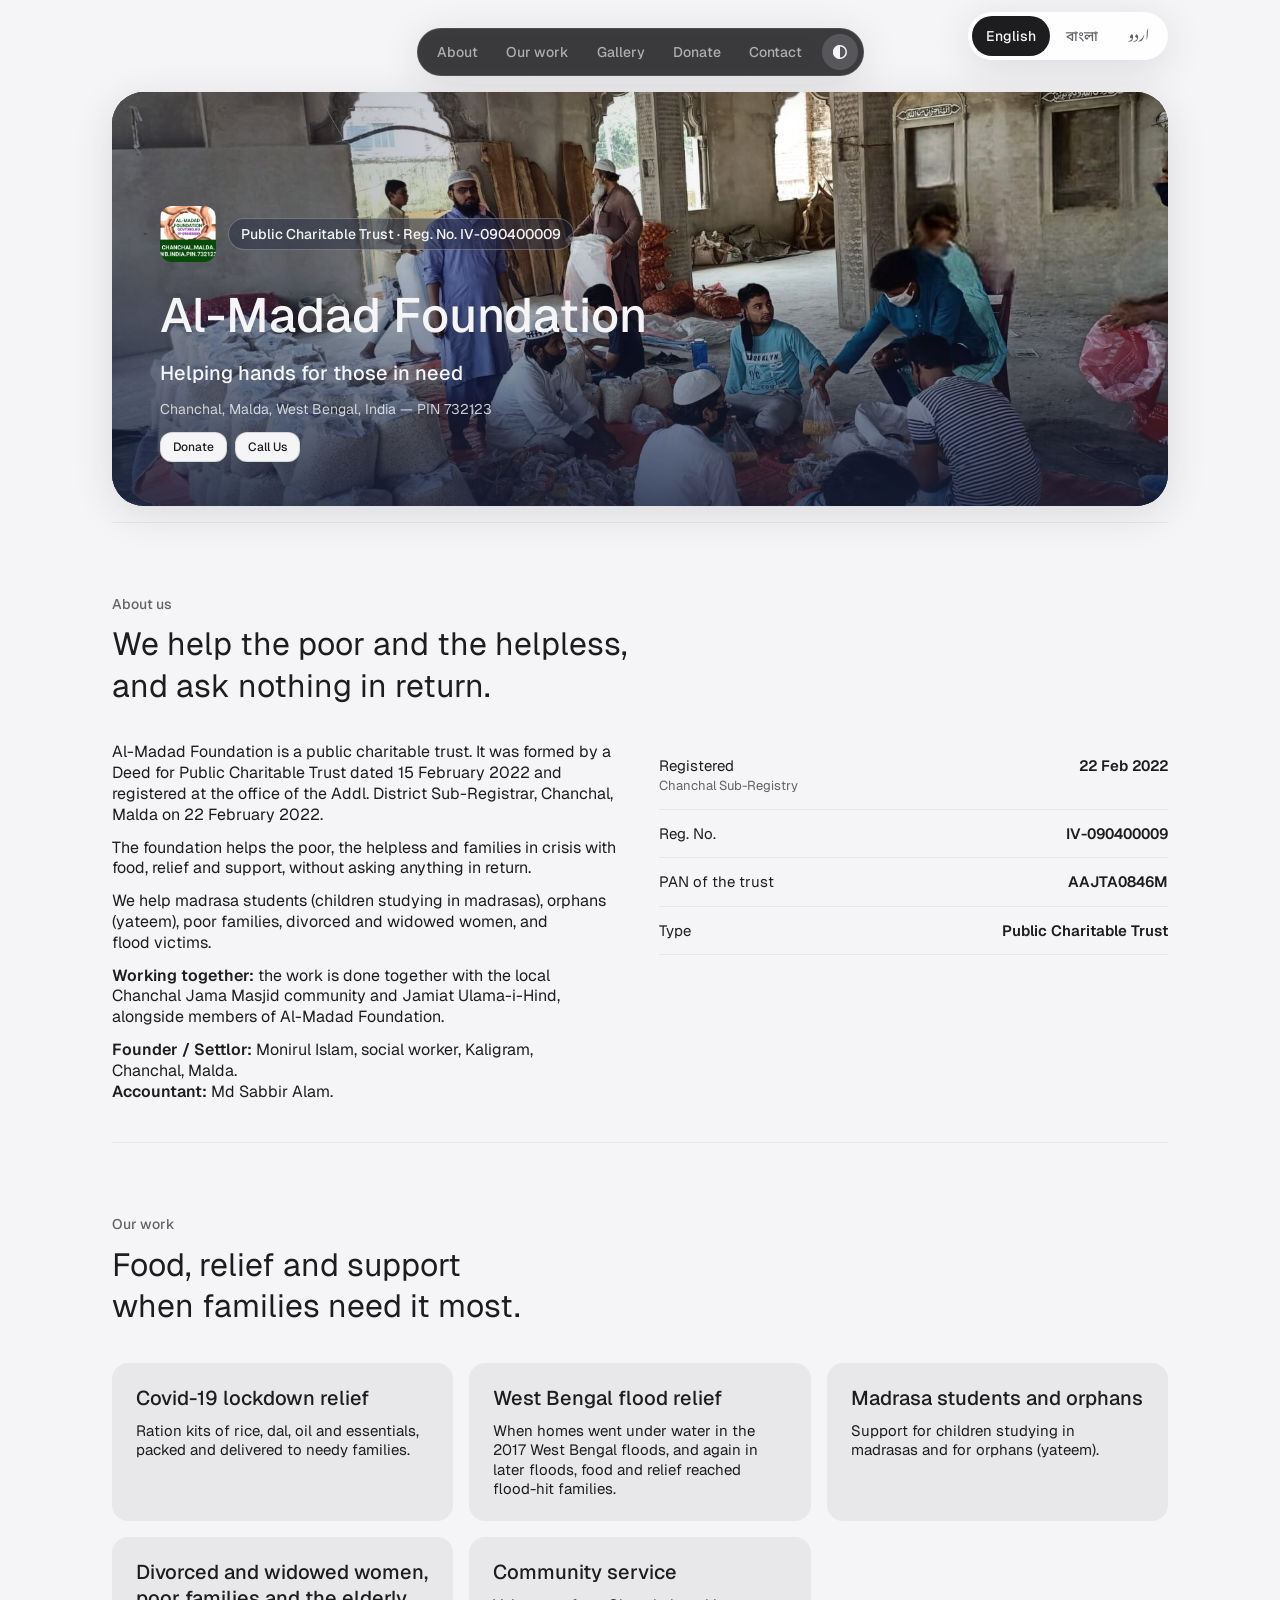
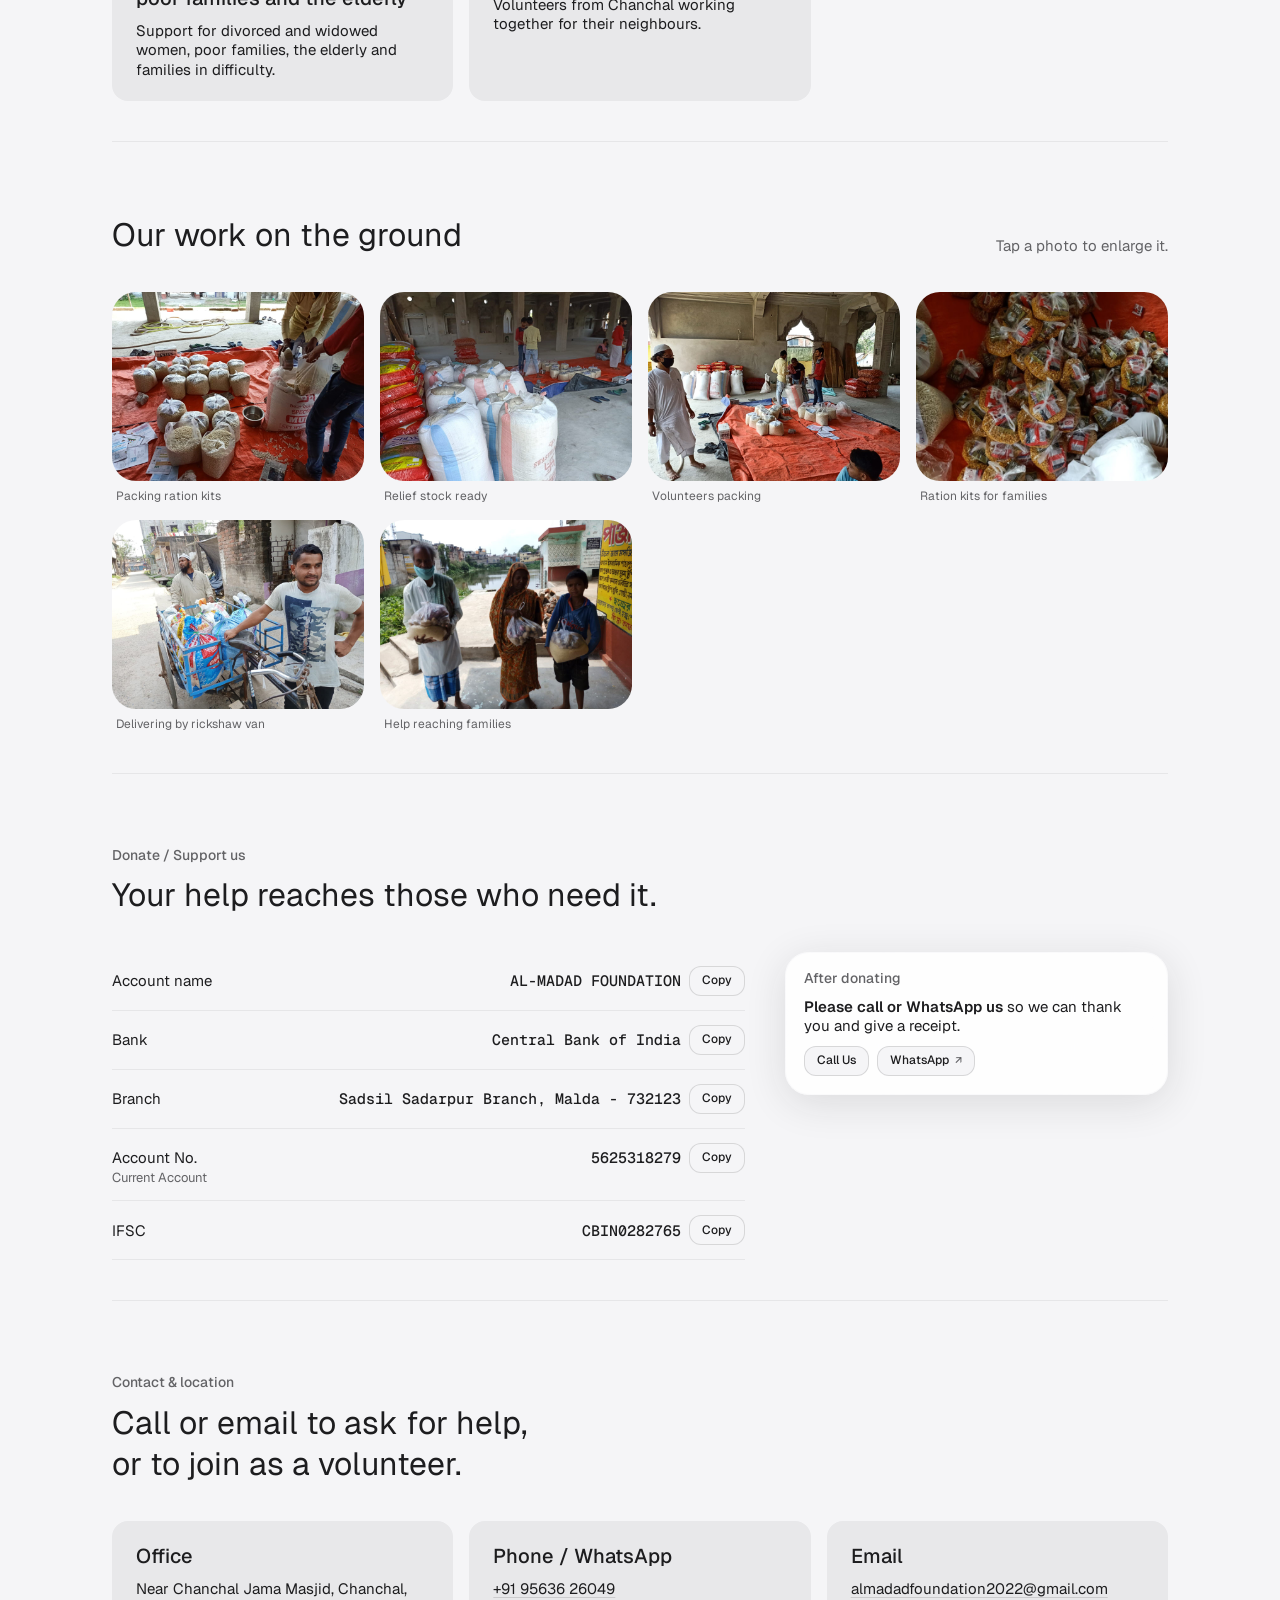
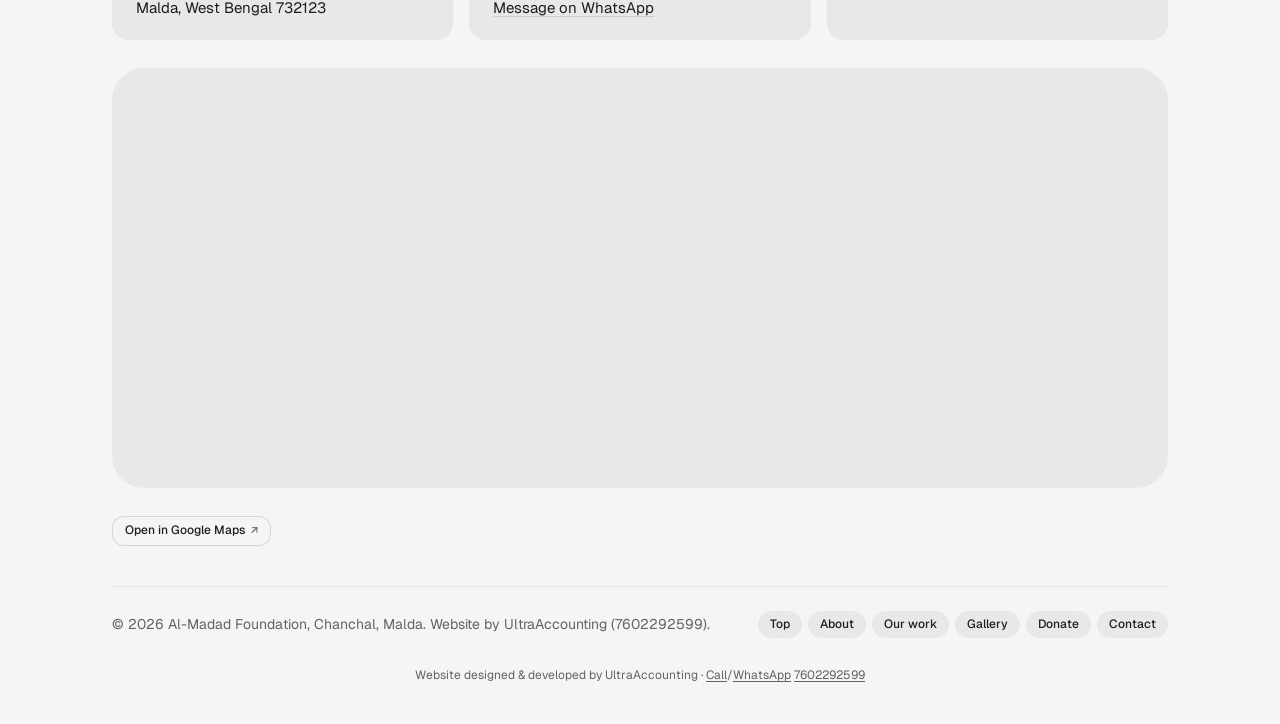
==== almadad/index.html @ f856b56c "Add Al-Madad Foundation site" ====
<!doctype html>
<html lang="en">
  <head>
    <meta charset="utf-8" />
    <meta name="viewport" content="width=device-width, initial-scale=1" />
    <title>Al-Madad Foundation · Chanchal, Malda</title>
    <link rel="preconnect" href="https://fonts.googleapis.com" />
    <link rel="preconnect" href="https://fonts.gstatic.com" crossorigin />
    <link
      rel="stylesheet"
      href="https://fonts.googleapis.com/css2?family=Geist:wght@400;500;600&family=Geist+Mono:wght@400&family=Noto+Sans+Bengali:wght@400;500;600&family=Noto+Nastaliq+Urdu:wght@400;500;600&display=swap"
    />
    <style>/* Hark's design tokens and component styles. Each component's rules follow its @component comment. style-gates: data */

/* @component foundations */
/* Every component switches layout at one of three widths: 600px, below which a page takes a phone's
   spacing; 761px, from which two-up components (stats, checklists, pairs) sit side by side; and 900px,
   from which heads, steps, timelines, cards and the hero's callout take their desktop layout. Media
   queries cannot read custom properties, so each query writes one side of those widths, and
   TestKitStylesheetsShareThreeBreakpoints holds every kit file to them. */
:root {
  color-scheme: light dark;

  --text-primary: light-dark(#1d1d1f, #f5f5f7);         /* body text */
  --text-secondary: light-dark(#636366, #a1a1a6);       /* supporting grey text */
  --text-tertiary: light-dark(#1d1d1f4d, #f5f5f74d);    /* hollow dots, faint marks; never body text */
  --text-primary-on: light-dark(#f5f5f7, #1d1d1f);      /* text on --fill-primary */
  --text-secondary-on: light-dark(#aeaeb2, #5c5c60);    /* grey text on --fill-primary */
  --fill-primary: light-dark(#1d1d1f, #f5f5f7);         /* the strong fill: solid chips, the nav, the badge */
  --fill-primary-on: light-dark(#f5f5f7, #1d1d1f);      /* the page background */
  --fill-secondary: light-dark(#1d1d1f80, #f5f5f780);
  --fill-tertiary: light-dark(#e8e8ea, #2a2a2d);        /* the grey card, panel and row tint */
  --fill-segment: light-dark(#3a3a3c, #e2e2e4);         /* the nav's tab track */
  --fill-system-green: #00a665;                         /* status: done, ready */
  --fill-system-orange: #ff4d00;                        /* status: now, current */
  --fill-system-red: light-dark(#da2f35, #f1555b);      /* status: blocked, error */
  --transparent-primary: light-dark(#1d1d1f4d, #f5f5f74d);
  --stroke-primary: light-dark(#1d1d1f24, #f5f5f724);   /* strong hairline */
  --stroke-secondary: light-dark(#1d1d1f12, #f5f5f712); /* faint hairline between rows */
  --stroke-primary-on: light-dark(#f5f5f71a, #1d1d1f1a);
  --stroke-composer: light-dark(#f5f5f780, #1d1d1f80);  /* the callout's glass edge */
  --stroke-system-orange: #ff4d0026;
  --hover-wash: light-dark(#1d1d1f0d, #f5f5f70d);
  --hover-wash-primary-on: light-dark(#f9f9fa26, #1d1d1f14);

  /* The hero is light text over a dark photo in both themes. */
  --hero-surface: #161f39;
  --hero-text: #f5f5f7;
  --hero-text-muted: #f5f5f7cc;
  --hero-scrim-strong: rgb(22 31 57 / 0.78);
  --hero-scrim-soft: rgb(22 31 57 / 0.3);
  --hero-scrim-side: rgb(22 31 57 / 0.45);
  --hero-glass: rgb(22 31 57 / 0.42);
  --hero-glass-faint: rgb(22 31 57 / 0.35);
  --hero-glass-stroke: rgb(245 245 247 / 0.28);

  --mat-regular: light-dark(rgb(255 255 255 / 0.56), rgb(29 29 31 / 0.55));
  --mat-thin: light-dark(rgb(255 255 255 / 0.22), rgb(29 29 31 / 0.4));
  --mat-agent: light-dark(rgb(255 255 255 / 0.84), rgb(29 29 31 / 0.66));
  --mat-inverse: color-mix(in srgb, var(--fill-primary) 86%, transparent);  /* the nav: dark on light, light on dark */
  --hark-blur: blur(50px) saturate(1.6);
  --hark-shadow: 0 8px 40px #1d1d1f1f;

  --sans: "GT Standard", "GT Standard L", "Geist", -apple-system, BlinkMacSystemFont, "Helvetica Neue", sans-serif;
  --lh: 1.3;                                            /* every text style is 130% */
  --weight-light: 300;
  --weight-regular: 400;
  --weight-medium: 500;
  --weight-bold: 600;
  --size-caption: 12px;                                 /* the smallest text allowed */
  --size-meta: 13px;
  --size-small: 14px;
  --size-body: 15px;
  --size-prose: 16px;
  --size-heading: 20px;
  --size-figure: clamp(24px, 3vw, 32px);
  --size-title: clamp(26px, 3vw, 32px);
  --size-display: clamp(34px, 5vw, 48px);
  --size-lede: clamp(16px, 1.7vw, 20px);

  --type-caption: var(--weight-regular) var(--size-caption)/var(--lh) var(--sans);
  --type-tag: var(--weight-medium) var(--size-caption)/var(--lh) var(--sans);
  --type-small: var(--weight-regular) var(--size-small)/var(--lh) var(--sans);
  --type-label: var(--weight-medium) var(--size-small)/var(--lh) var(--sans);
  --type-body: var(--weight-regular) var(--size-body)/var(--lh) var(--sans);
  --type-body-strong: var(--weight-medium) var(--size-body)/var(--lh) var(--sans);
  --type-heading: var(--weight-medium) var(--size-heading)/var(--lh) var(--sans);
  --type-lede: var(--weight-medium) var(--size-lede)/var(--lh) var(--sans);
  --type-figure: var(--weight-regular) var(--size-figure)/var(--lh) var(--sans);
  --type-title: var(--weight-regular) var(--size-title)/var(--lh) var(--sans);
  --type-display: var(--weight-medium) var(--size-display)/var(--lh) var(--sans);
  --type-numeral: var(--weight-regular) 48px/1 var(--sans);

  --r-s: 12px;
  --r-m: 16px;
  --r-l: 24px;
  --r-xl: 32px;
  --r-pill: 100px;

  --ease-out: cubic-bezier(0.23, 1, 0.32, 1);
  --dur-quick: 160ms;

  --page-max: 1120px;
  --gutter: clamp(16px, 3vw, 32px);                     /* the page's side padding */
  --tap: 44px;                                          /* the smallest touch target */
}
:root[data-theme="light"] { color-scheme: light; }
:root[data-theme="dark"] { color-scheme: dark; }

* { box-sizing: border-box; }
/* The page keeps its own bounce but never hands a fling on: a page is framed in Hark's /site
   page, and a fling past its top would otherwise carry on into that page and drag the frame down. */
html, body { overscroll-behavior-y: contain; }
html { -webkit-text-size-adjust: 100%; scroll-behavior: smooth; }
@media (prefers-reduced-motion: reduce) { html { scroll-behavior: auto; } }

/* The page background lives on body and html stays transparent, so the browser paints the whole
   canvas, and the band a bounce reveals, in body's color, including a page's own override of it. */
body {
  margin: 0;
  background: var(--fill-primary-on);
  color: var(--text-primary);
  font: var(--type-body);
  -webkit-font-smoothing: antialiased;
  overflow-x: hidden;
}

img { max-width: 100%; display: block; }
figure { margin-inline: 0; }
a { color: inherit; }
b, strong { font-weight: var(--weight-bold); }
p { margin: 0; text-wrap: pretty; }
h1, h2, h3 { margin: 0; text-wrap: balance; }
small { font-size: max(var(--size-caption), 0.85em); }
.sub { color: var(--text-secondary); }

:focus-visible { outline: 2px solid var(--fill-primary); outline-offset: 3px; border-radius: 6px; }

/* @component page */
.page {
  max-width: var(--page-max);
  margin: 0 auto;
  padding-inline: var(--gutter);
  padding-block: 12px 40px;
  display: grid;
  grid-template-columns: minmax(0, 1fr);
  gap: 16px;
}
.main { display: grid; grid-template-columns: minmax(0, 1fr); gap: 16px; min-width: 0; }

.glass {
  background: var(--mat-inverse);
  -webkit-backdrop-filter: var(--hark-blur);
  backdrop-filter: var(--hark-blur);
  border: 1px solid var(--stroke-primary-on);
}
.nav {
  position: sticky;
  top: calc(env(safe-area-inset-top, 0px) + 12px);
  z-index: 20;
  justify-self: center;
  max-width: 100%;
  display: flex;
  align-items: center;
  gap: 6px;
  padding: 5px;
  border-radius: var(--r-pill);
  box-shadow: var(--hark-shadow);
}
.nav :focus-visible { outline-color: var(--fill-primary-on); }
.seg {
  display: flex;
  min-width: 0;
  overflow-x: auto;
  scrollbar-width: none;
  border-radius: var(--r-pill);
  background: var(--fill-segment);
}
.seg::-webkit-scrollbar { display: none; }
.seg a {
  flex: none;
  padding: 8px 14px;
  border-radius: var(--r-pill);
  font: var(--type-label);
  color: var(--text-secondary-on);
  text-decoration: none;
  white-space: nowrap;
}
.seg a:hover { color: var(--text-primary-on); }
/* The active tab carries its own fill so its text is measured against it. */
.seg a[aria-current="true"] { background: var(--fill-primary-on); color: var(--text-primary); }
.theme-btn {
  flex: none;
  width: 36px; height: 36px;
  display: grid;
  place-items: center;
  border: 0;
  border-radius: 50%;
  background: var(--hover-wash-primary-on);
  color: var(--text-primary-on);
  cursor: pointer;
}
.theme-btn:hover { box-shadow: inset 0 0 0 100px var(--hover-wash-primary-on); }
.theme-btn::before { content: ""; width: 14px; height: 14px; border-radius: 50%; box-shadow: inset 0 0 0 1.5px currentColor; background: linear-gradient(to right, light-dark(currentColor, transparent) 50%, light-dark(transparent, currentColor) 50%); }
@media (max-width: 599px) {
  .seg a { display: flex; align-items: center; min-height: var(--tap); }
  .theme-btn { width: var(--tap); height: var(--tap); }
}

/* @component footer */
.foot {
  display: flex;
  flex-wrap: wrap;
  align-items: center;
  justify-content: space-between;
  gap: 16px 24px;
  padding-top: 24px;
  border-top: 1px solid var(--stroke-secondary);
  font-size: var(--size-small);
  color: var(--text-secondary);
}
.foot strong { color: var(--text-primary); }
.foot nav { display: flex; flex-wrap: wrap; gap: 6px; }
.foot nav a {
  padding: 6px 12px;
  border-radius: var(--r-pill);
  background: var(--fill-tertiary);
  color: var(--text-primary);
  font: var(--type-tag);
  text-decoration: none;
}
.foot nav a:hover { box-shadow: inset 0 0 0 100px var(--hover-wash); }
.badge {
  display: inline-flex;
  align-items: center;
  gap: 10px;
  padding: 12px 16px;
  border-radius: var(--r-xl);
  background: var(--fill-primary);
  color: var(--text-primary-on);
  box-shadow: var(--hark-shadow);
  font: var(--weight-medium) var(--size-body)/1.1 var(--sans);
  text-decoration: none;
}
.badge:hover { box-shadow: var(--hark-shadow), inset 0 0 0 100px var(--hover-wash-primary-on); }
.hark-mark { display: inline-grid; place-items: center; }
.hark-mark svg { display: block; }
@media (max-width: 599px) {
  .foot nav a { display: inline-flex; align-items: center; min-height: var(--tap); min-width: var(--tap); }
  .badge { min-height: var(--tap); }
}

/* @component chip */
.chip {
  display: inline-flex;
  align-items: center;
  gap: 6px;
  padding: 4px 10px 4px 8px;
  border-radius: var(--r-pill);
  font: var(--type-tag);
  max-width: 100%;
  background: var(--fill-tertiary);
  color: var(--text-secondary);
  vertical-align: middle;
}
.chip::before {
  content: "";
  width: 7px; height: 7px;
  border-radius: 50%;
  flex: none;
  box-shadow: inset 0 0 0 1.5px var(--text-tertiary);
}
.chip--solid { background: var(--fill-primary); color: var(--text-primary-on); }
.chip--solid::before { background: var(--fill-system-green); box-shadow: none; }
td .chip { white-space: nowrap; }
/* @component dot */
.dot {
  display: inline-flex;
  align-items: center;
  gap: 6px;
  margin-top: 4px;
  font: var(--type-tag);
  color: var(--text-primary);
}
.dot::before { content: ""; width: 7px; height: 7px; border-radius: 50%; background: var(--fill-system-green); }
tbody th .dot { display: flex; width: fit-content; }
/* @component pill */
.pill {
  display: inline-block;
  padding: 1px 8px;
  border-radius: var(--r-pill);
  background: var(--fill-tertiary);
  color: var(--text-secondary);
  font: var(--type-tag);
  white-space: normal;
  vertical-align: 1px;
}
/* @component button, link and links */
.btn {
  display: inline-flex;
  align-items: center;
  gap: 6px;
  min-height: 30px;
  padding: 5px 12px;
  border-radius: var(--r-s);
  background: var(--fill-primary-on);
  color: var(--text-primary);
  border: 1px solid var(--stroke-primary);
  font: var(--type-tag);
  text-decoration: none;
  max-width: 100%;
  transition: box-shadow var(--dur-quick) ease;
}
.btn:hover { box-shadow: inset 0 0 0 100px var(--hover-wash); }
.btn[target="_blank"]::after { content: "\2197"; font-size: 11px; color: var(--text-secondary); }
.link {
  color: var(--text-primary);
  text-decoration: underline;
  text-decoration-color: var(--stroke-primary);
  text-underline-offset: 3px;
  max-width: 100%;
  overflow-wrap: anywhere;
}
.link:hover { text-decoration-color: currentColor; }
.links { display: flex; flex-wrap: wrap; gap: 8px; }
@media (pointer: coarse), (max-width: 599px) { .btn { min-height: var(--tap); padding-inline: 14px; } }

/* A button that asks Hark is the page's primary capsule. Once it sends, Hark
   writes a check and "Sent to Hark" into it, and it turns secondary. A press
   that does not send shows a short notice in place of its words for a moment. */
.btn[data-hark-action] {
  justify-content: center;
  gap: 8px;
  min-height: 48px;
  padding: 0 20px;
  border: 0;
  border-radius: var(--r-pill);
  background: var(--fill-primary);
  color: var(--text-primary-on);
  font: var(--type-body-strong);
  text-align: center;
  white-space: nowrap;
  cursor: pointer;
  transition: box-shadow var(--dur-quick) ease, transform var(--dur-quick) ease;
}
.btn[data-hark-action]:hover { box-shadow: inset 0 0 0 100px var(--hover-wash-primary-on); }
.btn[data-hark-action]:active { transform: scale(0.97); }
.btn[data-hark-action] svg { flex: none; }
.btn[data-hark-action][data-hark-state="sent"] { background: var(--fill-tertiary); color: var(--text-primary); box-shadow: none; }

[data-hark-action][data-hark-state="sending"] { opacity: 0.6; pointer-events: none; }
[data-hark-action][data-hark-state="sent"] { pointer-events: none; cursor: default; }
@media (max-width: 599px) {
  .link { display: inline-flex; align-items: center; min-width: var(--tap); min-height: var(--tap); margin: -13px 0; vertical-align: middle; }
}
/* @component text and fineprint */
.prose { display: grid; gap: 12px; max-width: 68ch; font-size: var(--size-prose); }
.fineprint { font-size: var(--size-small); color: var(--text-secondary); max-width: 70ch; }
/* @component hero */
.hero {
  position: relative;
  min-height: clamp(320px, 46vh, 480px);
  border-radius: var(--r-xl);
  overflow: hidden;
  display: flex;
  align-items: flex-end;
  color: var(--hero-text);
  isolation: isolate;
  box-shadow: var(--hark-shadow);
  background: var(--hero-surface);
}
/* Without a photo the hero is as tall as its copy, so the callout sits beside the copy instead of over it. */
.hero:not(:has(.hero__img)) { min-height: 0; background: var(--hero-surface) center / cover no-repeat; }
.hero:not(:has(.hero__img))::after { background: linear-gradient(to right, var(--hero-scrim-side) 0%, transparent 60%); }
@media (min-width: 900px) {
  .hero:not(:has(.hero__img)) > .callout { position: static; flex: none; align-self: flex-start; margin: clamp(16px, 2.4vw, 24px) clamp(16px, 2.4vw, 24px) clamp(16px, 2.4vw, 24px) auto; }
}
.hero__img {
  position: absolute;
  inset: 0;
  width: 100%;
  height: 100%;
  object-fit: cover;
  object-position: 40% 60%;
  z-index: -2;
}
.hero::after {
  content: "";
  position: absolute;
  inset: 0;
  z-index: -1;
  background:
    linear-gradient(to top, var(--hero-scrim-strong) 0%, var(--hero-scrim-soft) 42%, transparent 66%),
    linear-gradient(to right, var(--hero-scrim-side) 0%, transparent 60%);
}
.hero__copy {
  display: grid;
  gap: 14px;
  max-width: 40rem;
  padding: clamp(24px, 4vw, 48px);
  padding-bottom: clamp(28px, 3.4vw, 44px);
}
.hero__eyebrow {
  justify-self: start;
  padding: 6px 12px;
  border-radius: var(--r-pill);
  background: var(--hero-glass);
  border: 1px solid var(--hero-glass-stroke);
  -webkit-backdrop-filter: var(--hark-blur);
  backdrop-filter: var(--hark-blur);
  font: var(--type-label);
}
.hero h1 { font: var(--type-display); letter-spacing: 0; }
.hero h1 em { font-style: normal; }
.hero__sub { font: var(--type-lede); max-width: 34ch; }
.hero__meta { font-size: var(--size-small); color: var(--hero-text-muted); }
.hero__credit {
  position: absolute;
  right: clamp(20px, 3vw, 32px);
  bottom: 16px;
  padding: 4px 10px;
  border-radius: var(--r-pill);
  background: var(--hero-glass-faint);
  -webkit-backdrop-filter: var(--hark-blur);
  backdrop-filter: var(--hark-blur);
  font: var(--type-caption);
  color: var(--hero-text-muted);
}
/* A callout overlays the photo's top corner, so the hero keeps room for it above the copy. */
@media (min-width: 900px) { .hero:has(> .callout) { min-height: clamp(420px, 56vh, 560px); } }
.hero > .callout {
  position: absolute;
  top: clamp(16px, 2.4vw, 24px);
  right: clamp(16px, 2.4vw, 24px);
  width: min(320px, calc(100% - 32px));
}
@media (max-width: 899px) {
  .hero { flex-direction: column; justify-content: flex-end; align-items: stretch; min-height: 0; }
  .hero__img { object-position: 22% 50%; }
  .hero__copy { padding-top: 140px; padding-bottom: 28px; }
  .hero:not(:has(.hero__img)) .hero__copy { padding-top: clamp(24px, 4vw, 48px); }
  .hero__credit { top: 16px; right: 16px; bottom: auto; }
  .hero > .callout { position: static; width: auto; margin: 0 12px 12px; }
}
/* On a phone the title starts higher, so the first screen reaches the stats. */
@media (max-width: 599px) { .hero__copy { padding-top: 88px; padding-bottom: 20px; } }
/* @component callout */
.callout {
  max-width: 420px;
  display: grid;
  gap: 10px;
  padding: 16px 18px 18px;
  border-radius: var(--r-l);
  background: var(--mat-agent);
  -webkit-backdrop-filter: var(--hark-blur);
  backdrop-filter: var(--hark-blur);
  border: 1px solid var(--stroke-composer);
  box-shadow: var(--hark-shadow);
  color: var(--text-primary);
  font-size: var(--size-small);
}
.callout__head { display: flex; align-items: center; gap: 8px; color: var(--text-secondary); font-weight: var(--weight-medium); }
.callout__head svg { color: var(--text-primary); }
.callout__lead { font-size: var(--size-body); }
.callout .fineprint { font-size: var(--size-caption); }
.callout .btn { justify-self: start; }
/* @component stats */
.stats { display: grid; grid-auto-flow: column; grid-auto-columns: minmax(0, 1fr); padding-top: 8px; }
.stat {
  display: grid;
  grid-template-rows: 1fr auto;
  gap: 4px;
  padding: 12px 24px;
  border-left: 1px solid var(--stroke-secondary);
}
.stat:first-child { border-left: 0; padding-left: 0; }
.stat__fig { font: var(--type-figure); font-variant-numeric: tabular-nums; }
.stat__label { font-size: var(--size-small); color: var(--text-secondary); }
@media (max-width: 760px) {
  .stats { grid-auto-flow: row; grid-template-columns: auto minmax(0, 1fr); column-gap: 12px; padding-top: 0; }
  .stat { grid-column: 1 / -1; grid-template-columns: subgrid; align-items: baseline; gap: 12px; padding: 14px 0; border-left: 0; border-top: 1px solid var(--stroke-secondary); }
  .stat:first-child { border-top: 0; }
}
/* On a phone the stats sit two to a row, figure over label. */
@media (max-width: 599px) {
  .stats { grid-template-columns: repeat(2, minmax(0, 1fr)); column-gap: 0; }
  .stat { grid-column: auto; grid-template-columns: none; gap: 2px; padding: 12px 0; }
  .stat:nth-child(2) { border-top: 0; }
  .stat:nth-child(even) { padding-left: 16px; border-left: 1px solid var(--stroke-secondary); }
  .stat__fig { font-size: 26px; line-height: 1.15; }
  .stat__label { font-size: var(--size-caption); }
}
/* @component section */
.section {
  padding-block: clamp(40px, 6vw, 72px) clamp(16px, 2vw, 24px);
  border-top: 1px solid var(--stroke-secondary);
  scroll-margin-top: calc(env(safe-area-inset-top, 0px) + 72px); /* Clears the sticky .nav: its top offset plus its tallest height, 56px. */
  min-width: 0;
}
.section > * + * { margin-top: clamp(20px, 2.4vw, 28px); }
.section > .head + * { margin-top: 0; }
.head {
  display: grid;
  grid-template-columns: minmax(0, 1.65fr) minmax(0, 1fr);
  gap: 10px 40px;
  align-items: end;
  margin-bottom: clamp(24px, 3vw, 36px);
}
.head__eyebrow { grid-column: 1 / -1; font: var(--type-label); color: var(--text-secondary); }
.head h2 { font: var(--type-title); }
.head__sub { justify-self: end; font-size: var(--size-body); color: var(--text-secondary); max-width: 44ch; text-align: right; }
@media (max-width: 899px) { .head { grid-template-columns: 1fr; } .head__sub { justify-self: start; text-align: left; } }
/* @component table */
.table-wrap { margin-inline: -12px; padding-inline: 12px; overflow-x: auto; }
table { width: 100%; border-collapse: collapse; font: var(--type-small); font-variant-numeric: tabular-nums; }
caption { text-align: left; font: var(--type-caption); color: var(--text-secondary); padding: 0 0 10px; }
th, td { text-align: left; vertical-align: top; padding: 12px; border-bottom: 1px solid var(--stroke-secondary); }
th:first-child, td:first-child { padding-left: 0; }
th:last-child, td:last-child { padding-right: 0; }
thead th {
  font: var(--type-tag);
  color: var(--text-secondary);
  border-bottom-color: var(--stroke-primary);
  padding-top: 0;
  padding-bottom: 8px;
  white-space: nowrap;
}
tbody th { font-weight: var(--weight-bold); }
tbody tr:last-child > * { border-bottom: 0; }
.rowhead { white-space: nowrap; }
td small, th small { display: block; font: var(--type-caption); color: var(--text-secondary); margin-top: 2px; }
td.num { font-weight: var(--weight-bold); white-space: nowrap; }
td.num small { white-space: normal; }
.muted { color: var(--text-secondary); }
tr.is-highlight > * { background: var(--fill-tertiary); }
tr.is-highlight > :first-child { box-shadow: -12px 0 var(--fill-tertiary); }
tr.is-highlight > :last-child { box-shadow: 12px 0 var(--fill-tertiary); }
.after-table { margin-top: 20px; padding-inline: 12px; }
@media (max-width: 599px) {
  .table-wrap table, .table-wrap tbody, .table-wrap tr, .table-wrap th, .table-wrap td { display: block; }
  .table-wrap thead { display: none; }
  .table-wrap caption { display: block; text-align: left; }
  /* A row is its name on top, then its cells wrapped three or four to a line, each label over its value. */
  .table-wrap tbody tr { display: flex; flex-wrap: wrap; gap: 8px 20px; padding: 14px 0; border-bottom: 1px solid var(--stroke-secondary); }
  .table-wrap tbody tr.is-highlight { margin-inline: -12px; padding-inline: 12px; background: var(--fill-tertiary); }
  .table-wrap tbody tr.is-highlight > * { background: none; box-shadow: none; }
  .table-wrap tbody tr > * { border-bottom: 0; padding: 0; }
  .table-wrap tbody tr > th { flex: 1 0 100%; }
  .table-wrap tbody td.is-empty { display: none; }
  .table-wrap tbody td[data-label]::before { content: attr(data-label); display: block; color: var(--text-secondary); font-size: var(--size-caption); font-weight: var(--weight-regular); line-height: 1.3; }
  .table-wrap tbody td:has(> .link:only-child) { align-self: end; }
  .table-wrap tbody td:has(> .link:only-child)::before { display: none; }
  .rowhead { white-space: normal; }
}
/* @component compare */
.compare { margin-inline: -12px; overflow-x: auto; scroll-snap-type: x mandatory; }
.compare table { table-layout: fixed; min-width: calc(var(--compare-cols, 3) * 200px); }
.compare th, .compare td { scroll-snap-align: start; padding-inline: 12px; }
.compare thead th { font: var(--type-body-strong); color: var(--text-primary); white-space: normal; padding-top: 0; padding-bottom: 14px; border-bottom-color: var(--stroke-secondary); }
/* On light tiles a white product backdrop blends into the grey. */
.compare__media { position: relative; display: grid; grid-template: minmax(0, 1fr) / minmax(0, 1fr); place-items: center; width: 100%; aspect-ratio: 4 / 3; max-height: 240px; margin: 0 0 12px; padding: 16px; border-radius: var(--r-m); background: var(--fill-tertiary); }
.compare__media img { max-width: 100%; max-height: 100%; mix-blend-mode: multiply; }
/* A photo of a place or a room fills its frame instead of fitting whole. */
.compare .compare__media.compare__media--photo { padding: 0; overflow: hidden; background: var(--fill-tertiary); }
.compare .compare__media.compare__media--photo img { position: absolute; inset: 0; width: 100%; height: 100%; max-width: none; max-height: none; object-fit: cover; mix-blend-mode: normal; }
.compare thead th > .chip { display: flex; width: fit-content; margin-top: 8px; }
.compare:has(.compare__media) thead th:not(:has(.compare__media))::before { content: ""; display: block; width: 100%; aspect-ratio: 4 / 3; max-height: 240px; margin-bottom: 12px; border-radius: var(--r-m); background: var(--fill-tertiary); }
:root[data-theme="dark"] .compare__media img { mix-blend-mode: normal; border-radius: var(--r-s); }
@media (prefers-color-scheme: dark) { :root:not([data-theme="light"]) .compare__media img { mix-blend-mode: normal; border-radius: var(--r-s); } }
/* The header column shrinks to nothing on screen but stays in the table, so screen readers keep each value's row header. */
.js .compare tbody th[scope="row"], .js .compare thead td:first-child { width: 0; padding: 0; border: 0; overflow: hidden; clip-path: inset(50%); white-space: nowrap; }
.js .compare td[data-label]::before { content: attr(data-label); content: attr(data-label) / ""; display: block; margin-bottom: 4px; font: var(--type-caption); color: var(--text-secondary); }
/* On a phone two options show side by side, and the rest are a swipe away. */
@media (max-width: 599px) { .compare table { min-width: calc(var(--compare-cols, 3) * 46vw); } .compare th, .compare td { padding-inline: 8px; } }
/* @component steps */
.step {
  display: grid;
  grid-template-columns: 112px minmax(0, 1fr) minmax(220px, 0.78fr);
  gap: 16px 28px;
  padding: 28px 0;
  border-bottom: 1px solid var(--stroke-secondary);
}
.step > * { min-width: 0; }
.steps > .step:last-child { border-bottom: 0; }
.step p + p { margin-top: 8px; }
.step__num { font: var(--type-numeral); color: var(--text-primary); font-variant-numeric: tabular-nums; }
.step__eyebrow { margin-top: 8px; font: var(--type-label); color: var(--text-secondary); }
.step h3 { font: var(--type-heading); margin-bottom: 12px; }
.step__pills { list-style: none; margin: 0 0 14px; padding: 0; display: flex; flex-wrap: wrap; gap: 6px; }
.step__pills li {
  padding: 4px 10px;
  border-radius: var(--r-pill);
  border: 1px solid var(--stroke-primary);
  font-size: var(--size-meta);
  color: var(--text-secondary);
  max-width: 100%;
}
.step__pills b { color: var(--text-primary); font-weight: var(--weight-bold); }
.step__panel {
  align-self: start;
  margin: 0;
  padding: 16px 18px;
  border-radius: var(--r-m);
  background: var(--fill-tertiary);
  font-size: var(--size-small);
}
.step__panel dt { font-size: var(--size-caption); color: var(--text-secondary); margin-bottom: 2px; }
.step__panel dd { margin: 0 0 12px; }
.step__panel dd:last-child { margin-bottom: 0; }
.step__panel .fineprint { display: block; margin-top: 6px; font-size: var(--size-caption); }
.step__panel .btn { margin-top: 8px; }
.step__figure { grid-column: 2 / span 2; margin: 0; }
.step__figure img { width: 100%; height: clamp(200px, 26vw, 320px); object-fit: cover; border-radius: var(--r-m); }
.step__figure figcaption { font-size: var(--size-caption); color: var(--text-secondary); padding-top: 10px; }
@media (min-width: 900px) {
  .step:not(:has(> .step__panel)) { grid-template-columns: 112px minmax(0, 1fr); }
  .step:not(:has(> .step__panel)) > .step__figure { grid-column: 2; }
}
@media (max-width: 899px) {
  .step { grid-template-columns: minmax(0, 1fr); gap: 14px; }
  .step__figure { grid-column: 1; }
  .step__intro { display: flex; align-items: baseline; gap: 14px; }
  .step__num { font-size: 40px; }
  .step__eyebrow { margin-top: 0; }
}
/* @component checklist */
.checklist { display: grid; grid-template-columns: minmax(0, 1.4fr) auto minmax(0, 1fr); column-gap: 20px; list-style: none; margin: 0; padding: 0; }
.checklist:not(:has(.checklist__note)) { grid-template-columns: minmax(0, 1fr) auto; }
.checklist > li {
  display: grid;
  grid-column: 1 / -1;
  grid-template-columns: subgrid;
  row-gap: 8px;
  align-items: center;
  padding: 14px 0;
  border-bottom: 1px solid var(--stroke-secondary);
}
.checklist > li:last-child { border-bottom: 0; }
.checklist__item { grid-column: 1; font-weight: var(--weight-bold); }
.checklist > li > .chip { grid-column: 2; justify-self: start; }
.checklist:not(:has(.checklist__note)) > li > .chip { justify-self: end; }
.checklist__item small { display: block; font-weight: var(--weight-regular); font-size: var(--size-caption); color: var(--text-secondary); margin-top: 2px; }
.checklist__note { grid-column: 3; font-size: var(--size-small); color: var(--text-secondary); }
.checklist > li.is-done .checklist__item { text-decoration: line-through; text-decoration-color: var(--text-tertiary); }
/* A row's own button sits in a last column, so each booking is pressed where it is listed. */
.checklist:has(> li > .btn) { grid-template-columns: minmax(0, 1.4fr) auto minmax(0, 1fr) auto; }
.checklist:has(> li > .btn):not(:has(.checklist__note)) { grid-template-columns: minmax(0, 1fr) auto auto; }
.checklist > li > .btn { grid-column: -2; justify-self: end; }
.checklist > li > .btn[data-hark-action] { min-height: 36px; padding: 0 16px; font: var(--type-label); white-space: nowrap; }
@media (max-width: 760px) {
  .checklist, .checklist:has(> li > .btn), .checklist:has(> li > .btn):not(:has(.checklist__note)) { grid-template-columns: minmax(0, 1fr) auto; }
  .checklist > li > .chip { justify-self: end; }
  .checklist__note { grid-column: 1 / -1; }
  .checklist > li:has(> .btn) > .checklist__note { grid-column: 1; }
  .checklist > li > .btn { grid-column: 2; justify-self: end; }
}
/* @component breakdown */
.breakdown { max-width: 720px; }
@media (min-width: 900px) { .section > .breakdown, .section > .aside { max-width: calc((100% - 40px) * 1.65 / 2.65); } }
.breakdown dl { margin: 0; }
.breakdown .row {
  display: flex;
  align-items: baseline;
  justify-content: space-between;
  gap: 16px;
  padding: 14px 0;
  border-bottom: 1px solid var(--stroke-secondary);
}
.breakdown dt { font-size: var(--size-body); }
.breakdown dt small { display: block; color: var(--text-secondary); font-size: var(--size-meta); margin-top: 2px; }
.breakdown dd { margin: 0; font-weight: var(--weight-bold); font-size: var(--size-body); white-space: nowrap; font-variant-numeric: tabular-nums; }
.breakdown .row--total {
  margin-top: -1px;
  padding: 18px 0 0;
  border-top: 1px solid var(--stroke-primary);
  border-bottom: 0;
  flex-wrap: wrap;
  align-items: baseline;
}
.breakdown .row--total dt { font: var(--type-body-strong); }
.breakdown .row--total dd { font: var(--type-figure); white-space: normal; }
.breakdown .fineprint { margin-top: 16px; }
/* @component pair */
.pair { display: grid; grid-template-columns: repeat(2, minmax(0, 1fr)); gap: clamp(20px, 3vw, 40px); align-items: start; }
.pair:has(> :is(.callout, .aside):last-child) { grid-template-columns: minmax(0, 1.65fr) minmax(0, 1fr); column-gap: 40px; }
.pair > .callout { max-width: none; }
@media (max-width: 760px) { .pair, .pair:has(> :is(.callout, .aside):last-child) { grid-template-columns: minmax(0, 1fr); } }
/* @component timeline */
.timeline { display: grid; grid-template-columns: 210px minmax(0, 1fr) auto; column-gap: 28px; list-style: none; margin-inline: 0; margin-bottom: 0; padding: 0; }
.timeline > li {
  display: grid;
  grid-column: 1 / -1;
  grid-template-columns: subgrid;
  row-gap: 8px;
  align-items: start;
  padding: 18px 0;
  border-bottom: 1px solid var(--stroke-secondary);
}
.timeline > li:first-child { padding-top: 0; }
.timeline > li:last-child { border-bottom: 0; padding-bottom: 0; }
.timeline__when { display: flex; align-items: baseline; gap: 12px; font-weight: var(--weight-bold); }
.timeline__when::before {
  content: "";
  width: 8px; height: 8px;
  flex: none;
  border-radius: 50%;
  box-shadow: inset 0 0 0 1.5px var(--text-tertiary);
  transform: translateY(-1px);
}
.timeline > li.is-current .timeline__when::before { background: var(--fill-system-orange); box-shadow: 0 0 0 4px var(--stroke-system-orange); }
.timeline > li > p:has(> .chip:only-child) { justify-self: end; }
.timeline__what ul { margin: 0; padding-left: 18px; }
.timeline__what li { margin-bottom: 4px; }
.timeline__what li:last-child { margin-bottom: 0; }
.timeline__what p + p { margin-top: 6px; }
@media (max-width: 899px) {
  .timeline { grid-template-columns: minmax(0, 1fr); }
  .timeline > li > p:has(> .chip:only-child) { justify-self: start; }
  .timeline__what, .timeline > li > p:last-child { padding-left: 20px; }
}
/* @component cards */
.cards { display: grid; grid-template-columns: repeat(auto-fit, minmax(min(100%, 260px), 1fr)); gap: 16px; }
.cards:has(> :nth-child(4):last-child) { grid-template-columns: repeat(2, minmax(0, 1fr)); }
.cards > div { padding: 22px 24px; border-radius: var(--r-m); background: var(--fill-tertiary); }
.cards h3 { font: var(--type-heading); margin-bottom: 10px; }
.cards ul { margin: 0; padding: 0; list-style: none; }
.cards li { padding: 10px 0; border-bottom: 1px solid var(--stroke-secondary); }
.cards li:last-child { border-bottom: 0; padding-bottom: 0; }
.cards .quote { font: var(--type-heading); margin-bottom: 8px; text-wrap: balance; }
@media (max-width: 899px) { .cards { grid-template-columns: 1fr; } }
@media (max-width: 599px) { .cards { gap: 12px; } .cards > div { padding: 18px; } .cards h3 { margin-bottom: 4px; } }
/* @component aside */
.aside {
  max-width: 62ch;
  padding: 20px 22px;
  border: 1.5px dashed var(--stroke-primary);
  border-radius: var(--r-m);
}
.aside h3 { font: var(--type-heading); margin-bottom: 6px; }
/* @component chart */
.chart { margin-bottom: 8px; padding: 20px 20px 12px; border-radius: var(--r-m); background: var(--fill-tertiary); overflow-x: auto; }
.chart__cap { font-size: var(--size-caption); color: var(--text-secondary); margin-bottom: 12px; }
/* @component figure */
.band { margin-inline: 0; margin-bottom: 0; }
.band img { width: 100%; height: clamp(240px, 40vw, 520px); object-fit: cover; border-radius: var(--r-xl); }
.band figcaption { font-size: var(--size-caption); color: var(--text-secondary); padding: 10px 4px 0; }
.is-portrait img { width: auto; max-width: 100%; height: clamp(320px, 48vw, 560px); }
</style>
    <style>.hero:not(:has(.hero__img)) { background-image: url("[data-uri]"); }
</style>
    <style>
      html[lang="bn"] { --sans: "Noto Sans Bengali", "Geist", -apple-system, sans-serif; --lh: 1.5; }
      html[lang="ur"] { --sans: "Noto Nastaliq Urdu", "Jameel Noori Nastaleeq", serif; --lh: 2; }
      .x-ltr { direction: ltr; unicode-bidi: isolate; display: inline-block; }

      .x-lang {
        position: sticky;
        top: calc(env(safe-area-inset-top, 0px) + 12px);
        z-index: 21;
        justify-self: end;
        display: flex;
        gap: 2px;
        padding: 4px;
        border-radius: var(--r-pill);
        background: var(--mat-agent);
        -webkit-backdrop-filter: var(--hark-blur);
        backdrop-filter: var(--hark-blur);
        box-shadow: var(--hark-shadow);
        margin-bottom: -48px;
      }
      .x-lang button {
        min-height: 36px;
        padding: 0 14px;
        border: 0;
        border-radius: var(--r-pill);
        background: transparent;
        color: var(--text-secondary);
        font: var(--weight-medium) var(--size-small)/1.3 "Geist", "Noto Sans Bengali", "Noto Nastaliq Urdu", sans-serif;
        cursor: pointer;
      }
      .x-lang button[aria-pressed="true"] { background: var(--fill-primary); color: var(--text-primary-on); }
      @media (pointer: coarse), (max-width: 599px) { .x-lang button { min-height: var(--tap); } }
      @media (max-width: 599px) { .x-lang { position: static; margin-bottom: 0; justify-self: center; } }

      .x-brand { display: flex; align-items: center; gap: 12px; margin-bottom: 8px; }
      .x-brand img { width: 56px; height: 56px; border-radius: var(--r-s); object-fit: cover; background: var(--fill-primary-on); }

      .x-copy { display: inline-flex; align-items: center; gap: 8px; flex-wrap: wrap; justify-content: flex-end; }
      .x-copy code { font: var(--type-body-strong); font-family: "Geist Mono", ui-monospace, monospace; direction: ltr; unicode-bidi: isolate; }
      .x-copy .btn { cursor: pointer; font-family: inherit; }
      .x-copy .btn[data-state="done"] { background: var(--fill-primary); color: var(--text-primary-on); border-color: var(--fill-primary); }

      .x-gallery { display: grid; grid-template-columns: repeat(auto-fill, minmax(220px, 1fr)); gap: 16px; }
      .x-gallery figure { margin: 0; }
      .x-gallery button { display: block; width: 100%; padding: 0; border: 0; background: none; cursor: zoom-in; border-radius: var(--r-l); overflow: hidden; }
      .x-gallery img { display: block; width: 100%; aspect-ratio: 4 / 3; object-fit: cover; transition: transform var(--dur-quick) var(--ease-out); }
      .x-gallery button:hover img { transform: scale(1.03); }
      .x-gallery figcaption { font: var(--type-caption); color: var(--text-secondary); padding: 8px 4px 0; }

      .x-lightbox { border: 0; padding: 0; background: transparent; max-width: 96vw; max-height: 96vh; }
      .x-lightbox::backdrop { background: rgb(0 0 0 / 0.85); }
      .x-lightbox img { display: block; max-width: 92vw; max-height: 82vh; border-radius: var(--r-m); margin: 0 auto; }
      .x-lightbox p { font: var(--type-small); color: #f5f5f7; text-align: center; margin: 10px 0 0; }
      .x-lightbox .btn { position: fixed; top: 16px; inset-inline-end: 16px; cursor: pointer; font-family: inherit; }

      .x-credit { font: var(--type-caption); font-family: "Geist", -apple-system, sans-serif; line-height: 1.5; color: var(--text-secondary); margin: 12px 0 0; width: 100%; text-align: center; direction: ltr; unicode-bidi: isolate; }
      .x-credit a { color: inherit; text-decoration: underline; text-underline-offset: 2px; }
      @media (pointer: coarse), (max-width: 599px) { .x-credit a { display: inline-flex; align-items: center; justify-content: center; min-height: var(--tap); min-width: var(--tap); } }
      .x-map { width: 100%; height: clamp(260px, 40vw, 420px); border: 0; border-radius: var(--r-xl); background: var(--fill-tertiary); display: block; }
    </style>
  <meta name="description" content="Al-Madad Foundation, Chanchal, Malda, West Bengal: a registered public charitable trust (Reg. No. IV-090400009) helping orphans, madrasa students, poor families, widows and flood victims. Donate or contact us.">
<meta name="keywords" content="Al-Madad Foundation, Al Madad Foundation Chanchal, Malda charity, trust Chanchal Malda, flood relief West Bengal">
<meta name="robots" content="index,follow">
<link rel="canonical" href="https://ultraaccounting-software.onrender.com/almadad/">
<meta property="og:title" content="Al-Madad Foundation, Chanchal, Malda">
<meta property="og:description" content="Helping hands for those in need. Registered public charitable trust, Chanchal, Malda, West Bengal.">
<meta property="og:image" content="https://ultraaccounting-software.onrender.com/almadad/1000438295.jpg">
<link rel="icon" href="1000438070.jpg">
</head>
  <body>
    <div class="page" id="top">
      <div class="x-lang" role="group" aria-label="Language">
        <button type="button" data-lang="en" lang="en" aria-pressed="true">English</button>
        <button type="button" data-lang="bn" lang="bn" aria-pressed="false">বাংলা</button>
        <button type="button" data-lang="ur" lang="ur" aria-pressed="false">اردو</button>
      </div>
      <header class="nav glass" data-auto></header>
      <main class="main" id="content">
        <section class="hero">
          <img class="hero__img" src="1000438295.jpg" alt="Volunteers packing relief in the hall" data-t-alt="heroAlt" />
          <div class="hero__copy">
            <div class="x-brand">
              <img src="1000438070.jpg" alt="Al-Madad Foundation logo" data-t-alt="logoAlt" />
              <p class="hero__eyebrow" data-t="eyebrow">Public Charitable Trust · Reg. No. IV-090400009</p>
            </div>
            <h1>Al-Madad Foundation</h1>
            <p class="hero__sub" data-t="tagline">Helping hands for those in need</p>
            <p class="hero__meta" data-t="place">Chanchal, Malda, West Bengal, India — PIN 732123</p>
            <div class="links">
              <a class="btn" href="#donate" data-t="btnDonate">Donate</a>
              <a class="btn" href="tel:+919563626049" data-t="btnCall">Call Us</a>
            </div>
          </div>
        </section>

        <section class="section" id="about" data-nav="About" data-t-nav="navAbout">
          <div class="head">
            <p class="head__eyebrow" data-t="aboutEyebrow">About us</p>
            <h2 data-t="aboutTitle">We help the poor and the helpless, and ask nothing in return.</h2>
          </div>
          <div class="pair">
            <div class="prose">
              <p data-t="about1">Al-Madad Foundation is a public charitable trust. It was formed by a Deed for Public Charitable Trust dated 15 February 2022 and registered at the office of the Addl. District Sub-Registrar, Chanchal, Malda on 22 February 2022.</p>
              <p data-t="about2">The foundation helps the poor, the helpless and families in crisis with food, relief and support, without asking anything in return.</p>
              <p data-t="aboutWho">We help madrasa students (children studying in madrasas), orphans (yateem), poor families, divorced and widowed women, and flood victims.</p>
              <p data-t="aboutTogether"><strong>Working together:</strong> the work is done together with the local Chanchal Jama Masjid community and Jamiat Ulama-i-Hind, alongside members of Al-Madad Foundation.</p>
              <p data-t="about3"><strong>Founder / Settlor:</strong> Monirul Islam, social worker, Kaligram, Chanchal, Malda.<br /><strong>Accountant:</strong> Md Sabbir Alam.</p>
            </div>
            <div class="breakdown">
              <dl>
                <div class="row"><dt data-t="fRegistered">Registered <small>Chanchal Sub-Registry</small></dt><dd><span class="x-ltr">22 Feb 2022</span></dd></div>
                <div class="row"><dt data-t="fRegNo">Reg. No.</dt><dd><span class="x-ltr">IV-090400009</span></dd></div>
                <div class="row"><dt data-t="fPan">PAN of the trust</dt><dd><span class="x-ltr">AAJTA0846M</span></dd></div>
                <div class="row"><dt data-t="fType">Type</dt><dd data-t="fTypeVal">Public Charitable Trust</dd></div>
              </dl>
            </div>
          </div>
        </section>

        <section class="section" id="work" data-nav="Our work" data-t-nav="navWork">
          <div class="head">
            <p class="head__eyebrow" data-t="workEyebrow">Our work</p>
            <h2 data-t="workTitle">Food, relief and support when families need it most.</h2>
          </div>
          <div class="cards">
            <div>
              <h3 data-t="w1h">Covid-19 lockdown relief</h3>
              <p data-t="w1p">Ration kits of rice, dal, oil and essentials, packed and delivered to needy families.</p>
            </div>
            <div>
              <h3 data-t="w2h">West Bengal flood relief</h3>
              <p data-t="w2p">When homes went under water in the 2017 West Bengal floods, and again in later floods, food and relief reached flood-hit families.</p>
            </div>
            <div>
              <h3 data-t="w5h">Madrasa students and orphans</h3>
              <p data-t="w5p">Support for children studying in madrasas and for orphans (yateem).</p>
            </div>
            <div>
              <h3 data-t="w3h">Divorced and widowed women, poor families and the elderly</h3>
              <p data-t="w3p">Support for divorced and widowed women, poor families, the elderly and families in difficulty.</p>
            </div>
            <div>
              <h3 data-t="w4h">Community service</h3>
              <p data-t="w4p">Volunteers from Chanchal working together for their neighbours.</p>
            </div>
          </div>
        </section>

        <section class="section" id="gallery" data-nav="Gallery" data-t-nav="navGallery">
          <div class="head">
            <h2 data-t="galTitle">Our work on the ground</h2>
            <p class="head__sub" data-t="galSub">Tap a photo to enlarge it.</p>
          </div>
          <div class="x-gallery">
            <figure><button type="button"><img src="1000438278.jpg" alt="Packing ration kits" /></button><figcaption data-t="g1">Packing ration kits</figcaption></figure>
            <figure><button type="button"><img src="1000438253.jpg" alt="Relief stock ready" loading="lazy" /></button><figcaption data-t="g2">Relief stock ready</figcaption></figure>
            <figure><button type="button"><img src="1000438282.jpg" alt="Volunteers packing" loading="lazy" /></button><figcaption data-t="g3">Volunteers packing</figcaption></figure>
            <figure><button type="button"><img src="1000438306.jpg" alt="Ration kits for families" loading="lazy" /></button><figcaption data-t="g4">Ration kits for families</figcaption></figure>
            <figure><button type="button"><img src="1000438299.jpg" alt="Delivering by rickshaw van" loading="lazy" /></button><figcaption data-t="g5">Delivering by rickshaw van</figcaption></figure>
            <figure><button type="button"><img src="1000438304.jpg" alt="Help reaching families" loading="lazy" /></button><figcaption data-t="g6">Help reaching families</figcaption></figure>
          </div>
        </section>

        <section class="section" id="donate" data-nav="Donate" data-t-nav="navDonate">
          <div class="head">
            <p class="head__eyebrow" data-t="donEyebrow">Donate / Support us</p>
            <h2 data-t="donTitle">Your help reaches those who need it.</h2>
          </div>
          <div class="pair">
            <div class="breakdown">
              <dl>
                <div class="row"><dt data-t="bName">Account name</dt><dd><span class="x-copy"><code>AL-MADAD FOUNDATION</code><button class="btn" type="button" data-copy="AL-MADAD FOUNDATION" data-t="copy">Copy</button></span></dd></div>
                <div class="row"><dt data-t="bBank">Bank</dt><dd><span class="x-copy"><code>Central Bank of India</code><button class="btn" type="button" data-copy="Central Bank of India" data-t="copy">Copy</button></span></dd></div>
                <div class="row"><dt data-t="bBranch">Branch</dt><dd><span class="x-copy"><code>Sadsil Sadarpur Branch, Malda - 732123</code><button class="btn" type="button" data-copy="Sadsil Sadarpur Branch, Malda - 732123" data-t="copy">Copy</button></span></dd></div>
                <div class="row"><dt data-t="bAcc">Account No. <small>Current Account</small></dt><dd><span class="x-copy"><code>5625318279</code><button class="btn" type="button" data-copy="5625318279" data-t="copy">Copy</button></span></dd></div>
                <div class="row"><dt data-t="bIfsc">IFSC</dt><dd><span class="x-copy"><code>CBIN0282765</code><button class="btn" type="button" data-copy="CBIN0282765" data-t="copy">Copy</button></span></dd></div>
              </dl>
            </div>
            <aside class="callout" aria-label="After donating">
              <p class="callout__head" data-t="afterHead">After donating</p>
              <p class="callout__lead" data-t="afterLead"><strong>Please call or WhatsApp us</strong> so we can thank you and give a receipt.</p>
              <div class="links">
                <a class="btn" href="tel:+919563626049" data-t="btnCall">Call Us</a>
                <a class="btn" href="https://wa.me/919563626049" target="_blank" rel="noopener">WhatsApp</a>
              </div>
            </aside>
          </div>
        </section>

        <section class="section" id="contact" data-nav="Contact" data-t-nav="navContact">
          <div class="head">
            <p class="head__eyebrow" data-t="conEyebrow">Contact &amp; location</p>
            <h2 data-t="conTitle">Call or email to ask for help, or to join as a volunteer.</h2>
          </div>
          <div class="cards">
            <div>
              <h3 data-t="cOffice">Office</h3>
              <p data-t="cAddr">Near Chanchal Jama Masjid, Chanchal, Malda, West Bengal 732123</p>
            </div>
            <div>
              <h3 data-t="cPhone">Phone / WhatsApp</h3>
              <p><a class="link x-ltr" href="tel:+919563626049">+91 95636 26049</a></p>
              <p><a class="link" href="https://wa.me/919563626049" target="_blank" rel="noopener" data-t="cWa">Message on WhatsApp</a></p>
            </div>
            <div>
              <h3 data-t="cEmail">Email</h3>
              <p><a class="link x-ltr" href="mailto:almadadfoundation2022@gmail.com">almadadfoundation2022@gmail.com</a></p>
            </div>
          </div>
          <iframe class="x-map" src="https://maps.google.com/maps?q=92V4%2BCGG%20Chanchal%2C%20West%20Bengal&amp;z=16&amp;output=embed" title="Map of the Al-Madad Foundation office in Chanchal" loading="lazy" referrerpolicy="no-referrer-when-downgrade"></iframe>
          <div class="links">
            <a class="btn" href="https://maps.app.goo.gl/YUFAb2JZDrz3WPnG8" target="_blank" rel="noopener" data-t="openMaps">Open in Google Maps</a>
          </div>
        </section>
      </main>
      <footer class="foot">
        <p data-t="foot">© 2026 Al-Madad Foundation, Chanchal, Malda. Website by UltraAccounting (<span class="x-ltr">7602292599</span>).</p>
        <nav aria-label="Back to sections" data-auto></nav>
        <p class="x-credit" lang="en" dir="ltr">Website designed &amp; developed by UltraAccounting · <a href="tel:+917602292599">Call</a>/<a href="https://wa.me/917602292599" target="_blank" rel="noopener">WhatsApp</a> <a href="tel:+917602292599">7602292599</a></p>
      </footer>
    </div>

    <dialog class="x-lightbox" id="lightbox" aria-label="Photo">
      <button class="btn" type="button" id="lb-close" data-t="close">Close</button>
      <div id="lb-img"></div>
      <p id="lb-cap"></p>
    </dialog>

    <script>/* Page behaviors for Hark's component library: the nav, the theme toggle, tables and images. style-gates: data */
(function () {
  "use strict";
  var doc = document, root = doc.documentElement;
  root.classList.add("js");
  var LOGO = '<svg width="SIZE" height="SIZE" viewBox="0 0 36 36" fill="none" aria-hidden="true"><path fill="currentColor" d="M25.096 30c-.072 0-.12-.048-.168-.12-4.776-6.384-12.216-10.8-20.736-11.688C4.048 18.168 4 18.096 4 18s.048-.168.192-.192c8.52-.888 15.96-5.304 20.736-11.688.048-.072.096-.12.168-.12s.096.024.168.072A15.02 15.02 0 0 1 31.12 18a15.02 15.02 0 0 1-5.856 11.928c-.072.048-.096.072-.168.072"/></svg>';

  function esc(s) {
    return String(s == null ? "" : s).replace(/[&<>"]/g, function (c) {
      return { "&": "&amp;", "<": "&lt;", ">": "&gt;", '"': "&quot;" }[c];
    });
  }
  function each(a, f) { return (a || []).map(f).join(""); }
  function navLink(s) { return '<a href="#' + esc(s.id) + '" data-for="' + esc(s.id) + '">' + esc(s.getAttribute("data-nav")) + "</a>"; }
  // A section the page hides (an owner-only one, until the app says who is reading) drops out of
  // the nav, and comes back when the page shows it. The link's own display is set, since .seg a sets one.
  function syncNav() {
    [].slice.call(doc.querySelectorAll("a[data-for]")).forEach(function (a) {
      var s = doc.getElementById(a.getAttribute("data-for"));
      a.style.display = s && s.closest("[hidden]") ? "none" : "";
    });
  }
  function autoNav() {
    var sections = [].slice.call(doc.querySelectorAll("section[data-nav]"));
    var header = doc.querySelector("header.nav[data-auto]");
    if (header) {
      header.innerHTML = '<nav class="seg" aria-label="Sections">' + each(sections, navLink) + "</nav>" +
        '<button class="theme-btn" id="theme-btn" type="button" aria-label="Switch to dark theme"></button>';
    }
    [].slice.call(doc.querySelectorAll(".foot nav[data-auto]")).forEach(function (n) {
      n.innerHTML = '<a href="#top">Top</a>' + each(sections, navLink);
    });
    syncNav();
    if (sections.length && window.MutationObserver) {
      new MutationObserver(syncNav).observe(doc.body, { attributes: true, attributeFilter: ["hidden"], subtree: true });
    }
    [].slice.call(doc.querySelectorAll(".table-wrap table")).forEach(function (t) {
      var names = [].map.call(t.querySelectorAll("thead th"), function (th) { return th.textContent.trim(); });
      [].slice.call(t.querySelectorAll("tbody tr")).forEach(function (tr) {
        [].slice.call(tr.children).forEach(function (c, i) {
          if (c.tagName !== "TD") return;
          if (!c.textContent.trim() && !c.querySelector("img, svg")) c.classList.add("is-empty");
          else if (names[i] && !c.hasAttribute("data-label")) c.setAttribute("data-label", names[i]);
        });
      });
    });
    [].slice.call(doc.querySelectorAll(".compare table")).forEach(function (t) {
      t.parentNode.style.setProperty("--compare-cols", t.querySelectorAll("thead th").length);
      [].slice.call(t.querySelectorAll(".compare__media .chip")).forEach(function (chip) {
        chip.closest("th").appendChild(chip);
      });
      [].slice.call(t.querySelectorAll("tbody tr")).forEach(function (tr) {
        var head = tr.querySelector("th"), label = head ? head.textContent.trim() : "";
        [].slice.call(tr.querySelectorAll("td")).forEach(function (td) {
          if (label && !td.hasAttribute("data-label")) td.setAttribute("data-label", label);
        });
      });
    });
    [].slice.call(doc.querySelectorAll(".step__figure img, .band img")).forEach(function (im) {
      var mark = function () { if (im.naturalHeight > im.naturalWidth) im.parentNode.classList.add("is-portrait"); };
      if (im.complete) mark(); else im.addEventListener("load", mark);
    });
    [].slice.call(doc.querySelectorAll(".hark-mark:empty")).forEach(function (m) { m.innerHTML = LOGO.replace(/SIZE/g, m.getAttribute("data-size") || "20"); });
  }

  // Gives each day of plans a toggle and opens the first day. hark-trip.css shows the toggle, and
  // closes the other days, only on a phone.
  function dayToggles() {
    [].slice.call(doc.querySelectorAll(".timeline > li")).forEach(function (day, i) {
      var what = day.querySelector(".timeline__what");
      if (!what || !what.querySelector(".plan") || what.querySelector(".day__toggle")) return;
      var btn = doc.createElement("button");
      btn.type = "button";
      btn.className = "day__toggle";
      var label = function () {
        var open = day.classList.contains("is-open");
        btn.textContent = open ? "Hide details" : "Show details";
        btn.setAttribute("aria-expanded", open ? "true" : "false");
      };
      if (i === 0) day.classList.add("is-open");
      btn.addEventListener("click", function () { day.classList.toggle("is-open"); label(); });
      label();
      what.appendChild(btn);
    });
  }

  function behaviors() {
    var reduce = window.matchMedia("(prefers-reduced-motion: reduce)").matches;
    var btn = doc.getElementById("theme-btn"), mq = window.matchMedia("(prefers-color-scheme: dark)");
    try { var saved = localStorage.getItem("hark-theme"); if (saved === "light" || saved === "dark") root.setAttribute("data-theme", saved); } catch (e) { /* storage blocked: follow the system theme */ }
    function current() { var t = root.getAttribute("data-theme"); return t === "light" || t === "dark" ? t : (mq.matches ? "dark" : "light"); }
    function label() { if (btn) btn.setAttribute("aria-label", current() === "dark" ? "Switch to light theme" : "Switch to dark theme"); }
    if (btn) btn.addEventListener("click", function () {
      var next = current() === "dark" ? "light" : "dark";
      root.setAttribute("data-theme", next);
      try { localStorage.setItem("hark-theme", next); } catch (e) { /* storage blocked: the choice lasts this visit */ }
      label();
    });
    label();

    var seg = doc.querySelector(".seg");
    if (seg) {
      var links = [].slice.call(seg.querySelectorAll("a"));
      var targets = links.map(function (a) { return doc.getElementById(a.getAttribute("href").slice(1)); });
      var active = -2;
      var reveal = function (i) {
        if (i < 0) return;
        var a = links[i];
        var l = a.offsetLeft - 8, r = a.offsetLeft + a.offsetWidth + 8;
        if (l < seg.scrollLeft || r > seg.scrollLeft + seg.clientWidth) seg.scrollTo({ left: l, behavior: reduce ? "auto" : "smooth" });
      };
      var sync = function (force) {
        var line = window.innerHeight * 0.32, cur = -1;
        targets.forEach(function (t, i) { if (t && !t.closest("[hidden]") && t.getBoundingClientRect().top <= line) cur = i; });
        if (cur === active && !force) return;
        active = cur;
        links.forEach(function (a, i) { if (i === cur) a.setAttribute("aria-current", "true"); else a.removeAttribute("aria-current"); });
        reveal(cur);
      };
      var ticking = false;
      window.addEventListener("scroll", function () {
        if (ticking) return; ticking = true;
        window.requestAnimationFrame(function () { sync(false); ticking = false; });
      }, { passive: true });
      window.addEventListener("resize", function () { sync(true); }, { passive: true });
      if (window.MutationObserver) new MutationObserver(function () { sync(true); }).observe(doc.body, { attributes: true, attributeFilter: ["hidden"], subtree: true });
      if (doc.fonts && doc.fonts.ready) doc.fonts.ready.then(function () { sync(true); });
      sync(true);
    }

  }

  function start() {
    autoNav();
    dayToggles();
    behaviors();
  }
  if (doc.readyState === "loading") doc.addEventListener("DOMContentLoaded", start);
  else start();
})();
</script>
    <script>
      (function () {
        var L = "x-ltr";
        var T = {
          bn: {
            heroAlt: "হলঘরে স্বেচ্ছাসেবকরা ত্রাণ প্যাক করছেন",
            logoAlt: "আল-মদদ ফাউন্ডেশনের লোগো",
            eyebrow: "পাবলিক চ্যারিটেবল ট্রাস্ট · রেজি. নং IV-090400009",
            tagline: "অসহায় মানুষের পাশে সাহায্যের হাত",
            place: "চাঁচল, মালদা, পশ্চিমবঙ্গ, ভারত — পিন 732123",
            btnDonate: "দান করুন",
            btnCall: "ফোন করুন",
            navAbout: "পরিচিতি", navWork: "আমাদের কাজ", navGallery: "ছবি", navDonate: "দান", navContact: "যোগাযোগ", top: "উপরে",
            aboutEyebrow: "আমাদের পরিচয়",
            aboutTitle: "আমরা গরিব ও অসহায় মানুষকে সাহায্য করি, বিনিময়ে কিছু চাই না।",
            about1: "আল-মদদ ফাউন্ডেশন একটি পাবলিক চ্যারিটেবল ট্রাস্ট। 15 ফেব্রুয়ারি 2022 তারিখের পাবলিক চ্যারিটেবল ট্রাস্ট দলিলের মাধ্যমে এটি গঠিত হয় এবং 22 ফেব্রুয়ারি 2022 তারিখে চাঁচল, মালদার অতিরিক্ত জেলা সাব-রেজিস্ট্রার অফিসে নিবন্ধিত হয়।",
            about2: "ফাউন্ডেশন গরিব, অসহায় ও বিপদে পড়া পরিবারগুলিকে খাদ্য, ত্রাণ ও সহায়তা দেয়, বিনিময়ে কিছুই চায় না।",
            aboutWho: "আমরা মাদ্রাসার ছাত্রছাত্রী (মাদ্রাসায় পড়া শিশু), এতিম (ইয়াতিম), গরিব পরিবার, তালাকপ্রাপ্ত ও বিধবা মহিলা এবং বন্যাদুর্গতদের সাহায্য করি।",
            aboutTogether: "<strong>একসাথে কাজ:</strong> স্থানীয় চাঁচল জামা মসজিদ কমিউনিটি ও জমিয়তে উলামায়ে হিন্দের সঙ্গে মিলে, আল-মদদ ফাউন্ডেশনের সদস্যদের পাশাপাশি, এই কাজ করা হয়।",
            about3: "<strong>প্রতিষ্ঠাতা / সেটলর:</strong> Monirul Islam, সমাজসেবী, কালিগ্রাম, চাঁচল, মালদা।<br /><strong>হিসাবরক্ষক:</strong> Md Sabbir Alam।",
            fRegistered: "নিবন্ধন <small>চাঁচল সাব-রেজিস্ট্রি</small>",
            fRegNo: "রেজি. নং",
            fPan: "ট্রাস্টের PAN",
            fType: "ধরন",
            fTypeVal: "পাবলিক চ্যারিটেবল ট্রাস্ট",
            workEyebrow: "আমাদের কাজ",
            workTitle: "পরিবারের সবচেয়ে কঠিন সময়ে খাদ্য, ত্রাণ ও সহায়তা।",
            w1h: "কোভিড-19 লকডাউনে ত্রাণ",
            w1p: "চাল, ডাল, তেল ও প্রয়োজনীয় জিনিসের রেশন কিট প্যাক করে অভাবী পরিবারে পৌঁছে দেওয়া হয়েছে।",
            w2h: "পশ্চিমবঙ্গে বন্যা ত্রাণ",
            w2p: "2017 সালের পশ্চিমবঙ্গের বন্যায় এবং পরের বন্যাগুলিতেও যখন ঘরবাড়ি জলে ডুবে গেছে, তখন বন্যাদুর্গত পরিবারের কাছে খাবার ও ত্রাণ পৌঁছেছে।",
            w5h: "মাদ্রাসার ছাত্রছাত্রী ও এতিম",
            w5p: "মাদ্রাসায় পড়া শিশু ও এতিম (ইয়াতিম) শিশুদের পাশে দাঁড়ানো।",
            w3h: "তালাকপ্রাপ্ত ও বিধবা মহিলা, গরিব পরিবার ও বয়স্ক",
            w3p: "তালাকপ্রাপ্ত ও বিধবা মহিলা, গরিব পরিবার, বয়স্ক ও কষ্টে থাকা পরিবারগুলির পাশে দাঁড়ানো।",
            w4h: "সমাজসেবা",
            w4p: "চাঁচলের স্বেচ্ছাসেবকরা একসাথে প্রতিবেশীদের জন্য কাজ করেন।",
            galTitle: "মাঠে আমাদের কাজ",
            galSub: "বড় করে দেখতে ছবিতে চাপ দিন।",
            g1: "রেশন কিট প্যাক করা হচ্ছে", g2: "ত্রাণসামগ্রী প্রস্তুত", g3: "স্বেচ্ছাসেবকরা প্যাক করছেন", g4: "পরিবারের জন্য রেশন কিট", g5: "রিকশা ভ্যানে পৌঁছে দেওয়া", g6: "পরিবারের কাছে সাহায্য পৌঁছাচ্ছে",
            donEyebrow: "দান / সহযোগিতা",
            donTitle: "আপনার সাহায্য প্রকৃত অভাবীর কাছে পৌঁছায়।",
            bName: "অ্যাকাউন্টের নাম", bBank: "ব্যাংক", bBranch: "শাখা", bAcc: "অ্যাকাউন্ট নং <small>কারেন্ট অ্যাকাউন্ট</small>", bIfsc: "IFSC",
            copy: "কপি", copied: "কপি হয়েছে",
            afterHead: "দান করার পর",
            afterLead: "<strong>অনুগ্রহ করে ফোন বা হোয়াটসঅ্যাপ করুন</strong>, যাতে আমরা আপনাকে ধন্যবাদ জানিয়ে রসিদ দিতে পারি।",
            conEyebrow: "যোগাযোগ ও ঠিকানা",
            conTitle: "সাহায্য চাইতে বা স্বেচ্ছাসেবক হতে ফোন বা ইমেল করুন।",
            cOffice: "অফিস",
            cAddr: "চাঁচল জামা মসজিদের কাছে, চাঁচল, মালদা, পশ্চিমবঙ্গ 732123",
            cPhone: "ফোন / হোয়াটসঅ্যাপ",
            cWa: "হোয়াটসঅ্যাপে মেসেজ করুন",
            cEmail: "ইমেল",
            openMaps: "গুগল ম্যাপে খুলুন",
            foot: "© 2026 Al-Madad Foundation, চাঁচল, মালদা। ওয়েবসাইট তৈরি করেছে UltraAccounting (<span class=\"" + L + "\">7602292599</span>)।",
            close: "বন্ধ করুন"
          },
          ur: {
            heroAlt: "ہال میں رضاکار امدادی سامان پیک کر رہے ہیں",
            logoAlt: "المدد فاؤنڈیشن کا لوگو",
            eyebrow: "پبلک چیریٹیبل ٹرسٹ · رجسٹریشن نمبر <span class=\"" + L + "\">IV-090400009</span>",
            tagline: "ضرورت مندوں کے لیے مدد کا ہاتھ",
            place: "چانچل، مالدہ، مغربی بنگال، بھارت — پن <span class=\"" + L + "\">732123</span>",
            btnDonate: "عطیہ دیں",
            btnCall: "فون کریں",
            navAbout: "تعارف", navWork: "ہمارا کام", navGallery: "تصاویر", navDonate: "عطیہ", navContact: "رابطہ", top: "اوپر",
            aboutEyebrow: "ہمارے بارے میں",
            aboutTitle: "ہم غریب اور لاچار لوگوں کی مدد کرتے ہیں، بدلے میں کچھ نہیں مانگتے۔",
            about1: "المدد فاؤنڈیشن ایک پبلک چیریٹیبل ٹرسٹ ہے۔ یہ 15 فروری 2022 کے پبلک چیریٹیبل ٹرسٹ ڈیڈ کے ذریعے قائم ہوا اور 22 فروری 2022 کو ایڈیشنل ڈسٹرکٹ سب رجسٹرار، چانچل، مالدہ کے دفتر میں رجسٹر ہوا۔",
            about2: "فاؤنڈیشن غریبوں، بے سہارا لوگوں اور مصیبت میں گھرے خاندانوں کو کھانا، امداد اور سہارا دیتی ہے، بدلے میں کچھ نہیں مانگتی۔",
            aboutWho: "ہم مدرسے کے طلبہ (مدارس میں پڑھنے والے بچے)، یتیموں، غریب خاندانوں، طلاق یافتہ اور بیوہ خواتین، اور سیلاب متاثرین کی مدد کرتے ہیں۔",
            aboutTogether: "<strong>مل کر کام:</strong> یہ کام مقامی چانچل جامع مسجد کمیونٹی اور جمعیت علمائے ہند کے ساتھ مل کر، المدد فاؤنڈیشن کے اراکین کے ہمراہ کیا جاتا ہے۔",
            about3: "<strong>بانی / سیٹلر:</strong> Monirul Islam، سماجی کارکن، کالی گرام، چانچل، مالدہ۔<br /><strong>اکاؤنٹنٹ:</strong> Md Sabbir Alam۔",
            fRegistered: "رجسٹریشن <small>چانچل سب رجسٹری</small>",
            fRegNo: "رجسٹریشن نمبر",
            fPan: "ٹرسٹ کا PAN",
            fType: "قسم",
            fTypeVal: "پبلک چیریٹیبل ٹرسٹ",
            workEyebrow: "ہمارا کام",
            workTitle: "مشکل ترین وقت میں خاندانوں کے لیے کھانا، امداد اور سہارا۔",
            w1h: "کووڈ-19 لاک ڈاؤن میں امداد",
            w1p: "چاول، دال، تیل اور ضروری اشیاء کی راشن کٹس پیک کر کے ضرورت مند خاندانوں تک پہنچائی گئیں۔",
            w2h: "مغربی بنگال میں سیلاب امداد",
            w2p: "2017 کے مغربی بنگال کے سیلاب میں، اور بعد کے سیلابوں میں بھی، جب گھر پانی میں ڈوب گئے تو سیلاب زدہ خاندانوں تک کھانا اور امداد پہنچی۔",
            w5h: "مدرسے کے طلبہ اور یتیم",
            w5p: "مدارس میں پڑھنے والے بچوں اور یتیموں کا سہارا۔",
            w3h: "طلاق یافتہ اور بیوہ خواتین، غریب خاندان اور بزرگ",
            w3p: "طلاق یافتہ اور بیوہ خواتین، غریب خاندانوں، بزرگوں اور مشکل میں پھنسے خاندانوں کا سہارا۔",
            w4h: "سماجی خدمت",
            w4p: "چانچل کے رضاکار مل کر اپنے پڑوسیوں کے لیے کام کرتے ہیں۔",
            galTitle: "میدان میں ہمارا کام",
            galSub: "تصویر بڑی دیکھنے کے لیے اس پر ٹیپ کریں۔",
            g1: "راشن کٹس کی پیکنگ", g2: "امدادی سامان تیار", g3: "رضاکار پیکنگ کر رہے ہیں", g4: "خاندانوں کے لیے راشن کٹس", g5: "رکشہ وین سے ترسیل", g6: "خاندانوں تک پہنچتی مدد",
            donEyebrow: "عطیہ / تعاون",
            donTitle: "آپ کی مدد حقیقی ضرورت مندوں تک پہنچتی ہے۔",
            bName: "اکاؤنٹ کا نام", bBank: "بینک", bBranch: "برانچ", bAcc: "اکاؤنٹ نمبر <small>کرنٹ اکاؤنٹ</small>", bIfsc: "IFSC",
            copy: "کاپی", copied: "کاپی ہو گیا",
            afterHead: "عطیہ دینے کے بعد",
            afterLead: "<strong>براہ کرم ہمیں فون یا واٹس ایپ کریں</strong> تاکہ ہم آپ کا شکریہ ادا کر سکیں اور رسید دے سکیں۔",
            conEyebrow: "رابطہ اور پتہ",
            conTitle: "مدد مانگنے یا رضاکار بننے کے لیے فون یا ای میل کریں۔",
            cOffice: "دفتر",
            cAddr: "چانچل جامع مسجد کے قریب، چانچل، مالدہ، مغربی بنگال <span class=\"" + L + "\">732123</span>",
            cPhone: "فون / واٹس ایپ",
            cWa: "واٹس ایپ پر پیغام بھیجیں",
            cEmail: "ای میل",
            openMaps: "گوگل میپس میں کھولیں",
            foot: "<span class=\"" + L + "\">© 2026 Al-Madad Foundation</span>، چانچل، مالدہ۔ ویب سائٹ: UltraAccounting (<span class=\"" + L + "\">7602292599</span>)۔",
            close: "بند کریں"
          }
        };
        var navEn = { navAbout: "About", navWork: "Our work", navGallery: "Gallery", navDonate: "Donate", navContact: "Contact", top: "Top" };
        T.en = { copied: "Copied", selected: "Selected, press copy" };
        T.bn.selected = "নির্বাচিত, কপি করুন";
        T.ur.selected = "منتخب ہو گیا، کاپی کریں";
        var root = document.documentElement;
        var page = document.getElementById("top");
        var lang = "en";

        // Keep the English from the markup as the default dictionary.
        [].forEach.call(document.querySelectorAll("[data-t]"), function (el) {
          var k = el.getAttribute("data-t");
          if (!(k in T.en)) T.en[k] = el.innerHTML;
        });
        [].forEach.call(document.querySelectorAll("[data-t-alt]"), function (el) {
          T.en[el.getAttribute("data-t-alt")] = el.getAttribute("alt");
        });
        for (var k in navEn) T.en[k] = navEn[k];

        function t(k) { return (T[lang] && T[lang][k] != null) ? T[lang][k] : T.en[k]; }

        function navKeyFor(id) {
          var s = document.getElementById(id);
          return s ? s.getAttribute("data-t-nav") : null;
        }

        function apply(l) {
          lang = l;
          root.lang = l;
          page.dir = l === "ur" ? "rtl" : "ltr";
          [].forEach.call(document.querySelectorAll("[data-t]"), function (el) {
            el.innerHTML = t(el.getAttribute("data-t"));
          });
          [].forEach.call(document.querySelectorAll("[data-t-alt]"), function (el) {
            el.setAttribute("alt", t(el.getAttribute("data-t-alt")));
          });
          [].forEach.call(document.querySelectorAll("section[data-t-nav]"), function (s) {
            s.setAttribute("data-nav", t(s.getAttribute("data-t-nav")));
          });
          [].forEach.call(document.querySelectorAll("a[data-for]"), function (a) {
            var key = navKeyFor(a.getAttribute("data-for"));
            if (key) a.textContent = t(key);
          });
          [].forEach.call(document.querySelectorAll('.foot nav a[href="#top"]'), function (a) { a.textContent = t("top"); });
          [].forEach.call(document.querySelectorAll(".x-lang button"), function (b) {
            b.setAttribute("aria-pressed", b.getAttribute("data-lang") === l ? "true" : "false");
          });
        }

        [].forEach.call(document.querySelectorAll(".x-lang button"), function (b) {
          b.addEventListener("click", function () { apply(b.getAttribute("data-lang")); });
        });

        // Copy buttons
        function copyText(text) {
          if (navigator.clipboard && window.isSecureContext) return navigator.clipboard.writeText(text);
          return new Promise(function (res, rej) {
            var ta = document.createElement("textarea");
            ta.value = text; ta.setAttribute("readonly", ""); ta.style.position = "fixed"; ta.style.opacity = "0";
            document.body.appendChild(ta); ta.select();
            try { document.execCommand("copy") ? res() : rej(); } catch (e) { rej(e); }
            document.body.removeChild(ta);
          });
        }
        [].forEach.call(document.querySelectorAll("[data-copy]"), function (b) {
          b.addEventListener("click", function () {
            var code = b.parentNode.querySelector("code");
            function done(msg) {
              b.textContent = msg;
              b.setAttribute("data-state", "done");
              clearTimeout(b._t);
              b._t = setTimeout(function () { b.innerHTML = t("copy"); b.removeAttribute("data-state"); }, 1600);
            }
            function selectValue() {
              var r = document.createRange(); r.selectNodeContents(code);
              var s = window.getSelection(); s.removeAllRanges(); s.addRange(r);
            }
            done(t("copied"));
            copyText(b.getAttribute("data-copy")).catch(function () { selectValue(); done(t("selected")); });
          });
        });

        // Lightbox
        var dlg = document.getElementById("lightbox");
        var lbImg = document.getElementById("lb-img");
        var lbCap = document.getElementById("lb-cap");
        [].forEach.call(document.querySelectorAll(".x-gallery figure"), function (f) {
          var img = f.querySelector("img"), cap = f.querySelector("figcaption");
          f.querySelector("button").addEventListener("click", function () {
            var big = img.cloneNode(false);
            big.removeAttribute("loading");
            big.alt = cap.textContent;
            lbImg.replaceChildren(big);
            lbCap.textContent = cap.textContent;
            dlg.dir = page.dir;
            if (dlg.showModal) dlg.showModal(); else dlg.setAttribute("open", "");
          });
        });
        document.getElementById("lb-close").addEventListener("click", function () { dlg.close(); });
        dlg.addEventListener("click", function (e) { if (e.target === dlg) dlg.close(); });
      })();
    </script>
  </body>
</html>
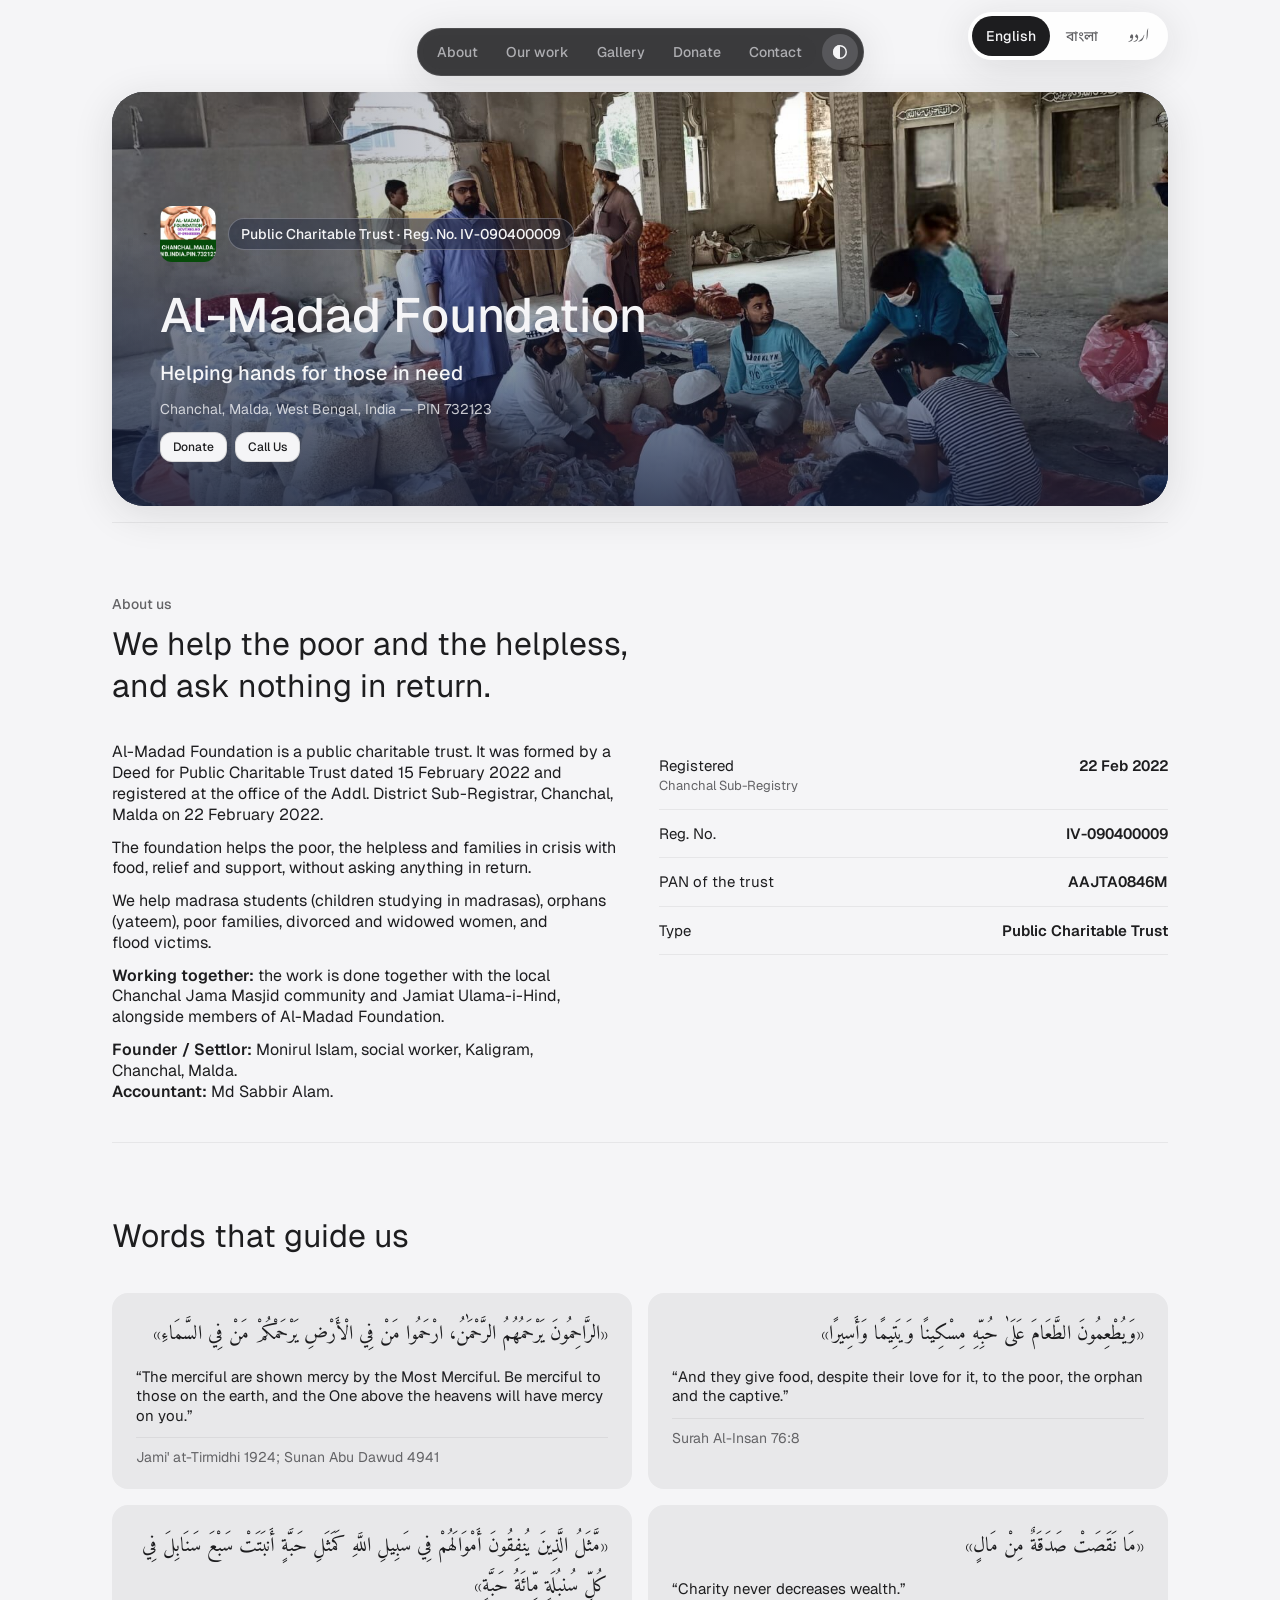
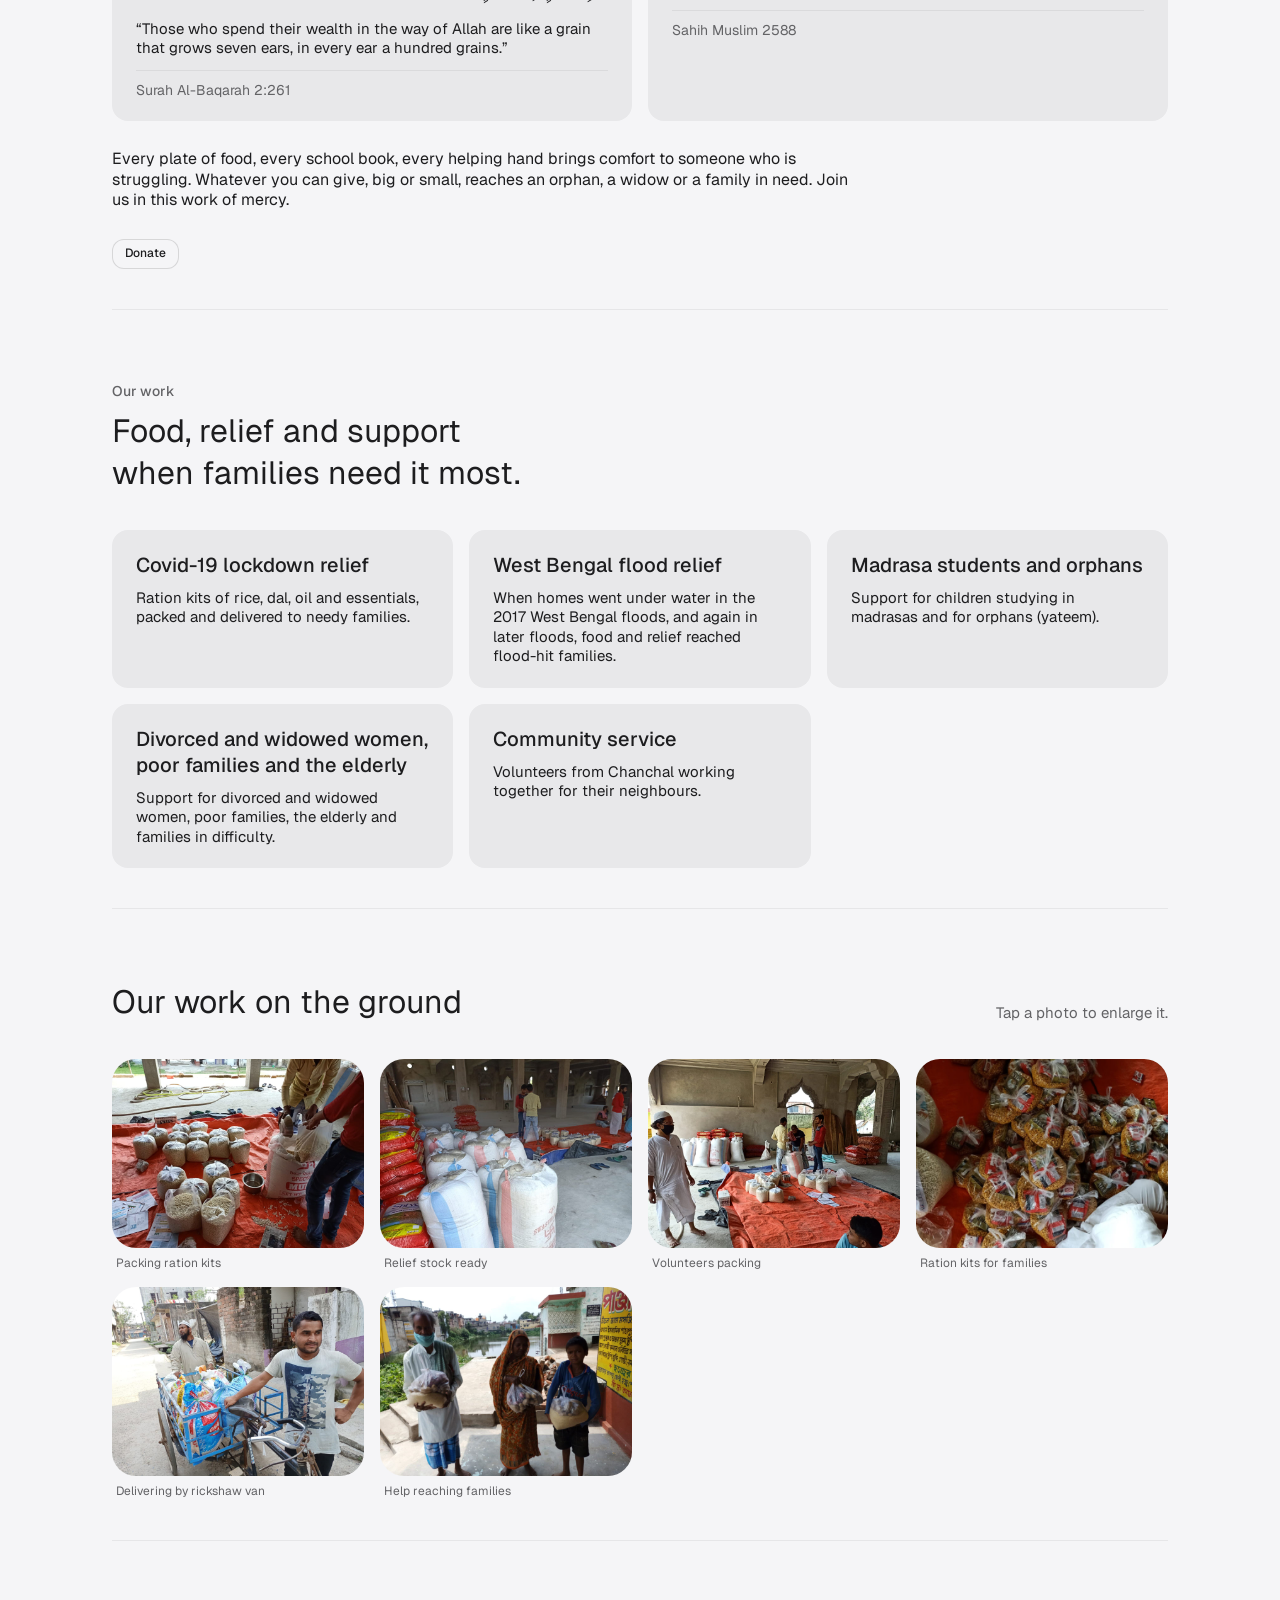
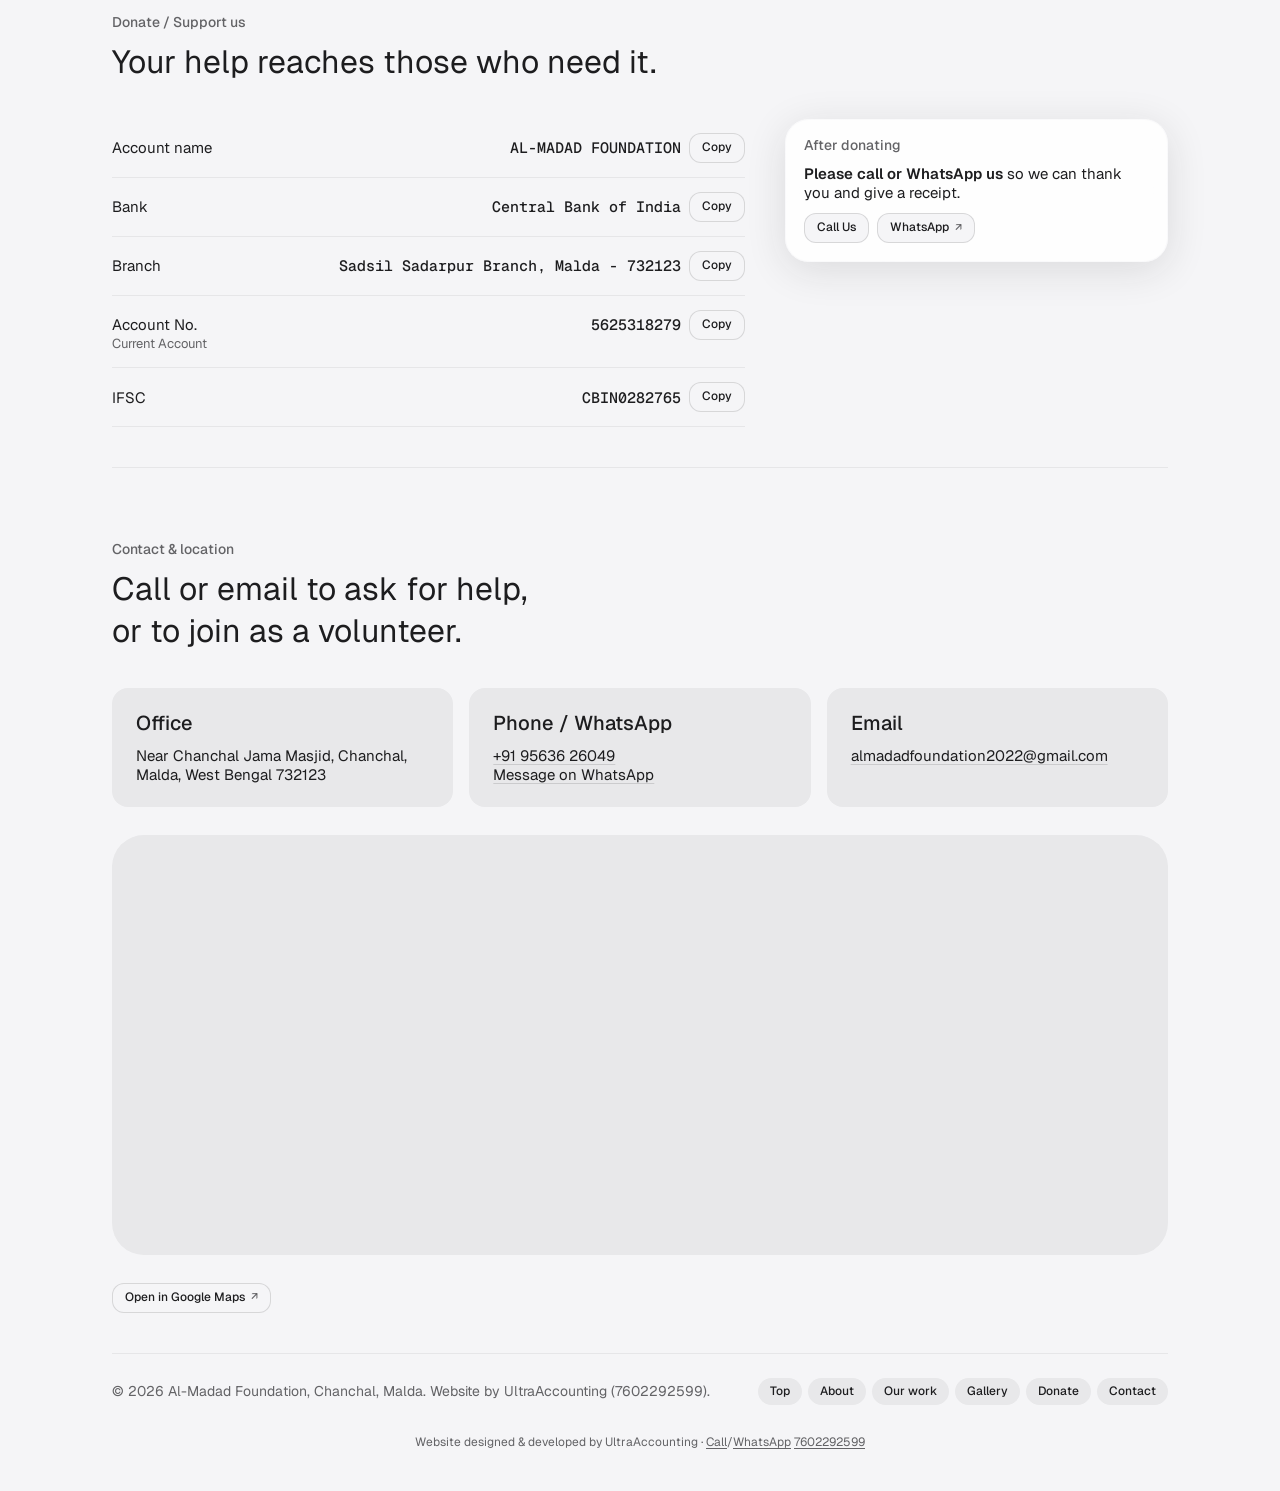
==== commit 9fbbde4b: "Al-Madad: add quotes section" ====
--- a/almadad/index.html
+++ b/almadad/index.html
@@ -8,7 +8,7 @@
     <link rel="preconnect" href="https://fonts.gstatic.com" crossorigin />
     <link
       rel="stylesheet"
-      href="https://fonts.googleapis.com/css2?family=Geist:wght@400;500;600&family=Geist+Mono:wght@400&family=Noto+Sans+Bengali:wght@400;500;600&family=Noto+Nastaliq+Urdu:wght@400;500;600&display=swap"
+      href="https://fonts.googleapis.com/css2?family=Geist:wght@400;500;600&family=Geist+Mono:wght@400&family=Noto+Sans+Bengali:wght@400;500;600&family=Noto+Nastaliq+Urdu:wght@400;500;600&family=Amiri:wght@400&display=swap"
     />
     <style>/* Hark's design tokens and component styles. Each component's rules follow its @component comment. style-gates: data */
 
@@ -806,6 +806,9 @@
       .x-credit { font: var(--type-caption); font-family: "Geist", -apple-system, sans-serif; line-height: 1.5; color: var(--text-secondary); margin: 12px 0 0; width: 100%; text-align: center; direction: ltr; unicode-bidi: isolate; }
       .x-credit a { color: inherit; text-decoration: underline; text-underline-offset: 2px; }
       @media (pointer: coarse), (max-width: 599px) { .x-credit a { display: inline-flex; align-items: center; justify-content: center; min-height: var(--tap); min-width: var(--tap); } }
+      .x-ar { font-family: "Amiri", "Noto Naskh Arabic", serif; font-size: var(--size-heading); line-height: 2; direction: rtl; text-align: right; margin: 0 0 12px; color: var(--text-primary); }
+      .x-quote-meaning { font: var(--type-body); line-height: var(--lh, 1.5); margin: 0 0 12px; }
+      .x-quote-src { margin: 0; padding-top: 10px; border-top: 1px solid var(--stroke-secondary); }
       .x-map { width: 100%; height: clamp(260px, 40vw, 420px); border: 0; border-radius: var(--r-xl); background: var(--fill-tertiary); display: block; }
     </style>
   <meta name="description" content="Al-Madad Foundation, Chanchal, Malda, West Bengal: a registered public charitable trust (Reg. No. IV-090400009) helping orphans, madrasa students, poor families, widows and flood victims. Donate or contact us.">
@@ -864,6 +867,40 @@
                 <div class="row"><dt data-t="fType">Type</dt><dd data-t="fTypeVal">Public Charitable Trust</dd></div>
               </dl>
             </div>
+          </div>
+        </section>
+
+        <section class="section" id="words">
+          <div class="head">
+            <h2 data-t="quotesTitle">Words that guide us</h2>
+          </div>
+          <div class="cards">
+            <div>
+              <p class="x-ar" lang="ar" dir="rtl">«الرَّاحِمُونَ يَرْحَمُهُمُ الرَّحْمَٰنُ، ارْحَمُوا مَنْ فِي الْأَرْضِ يَرْحَمْكُمْ مَنْ فِي السَّمَاءِ»</p>
+              <p class="x-quote-meaning" data-t="q1">“The merciful are shown mercy by the Most Merciful. Be merciful to those on the earth, and the One above the heavens will have mercy on you.”</p>
+              <p class="fineprint x-quote-src" data-t="q1src">Jami' at-Tirmidhi 1924; Sunan Abu Dawud 4941</p>
+            </div>
+            <div>
+              <p class="x-ar" lang="ar" dir="rtl">«وَيُطْعِمُونَ الطَّعَامَ عَلَىٰ حُبِّهِ مِسْكِينًا وَيَتِيمًا وَأَسِيرًا»</p>
+              <p class="x-quote-meaning" data-t="q2">“And they give food, despite their love for it, to the poor, the orphan and the captive.”</p>
+              <p class="fineprint x-quote-src" data-t="q2src">Surah Al-Insan 76:8</p>
+            </div>
+            <div>
+              <p class="x-ar" lang="ar" dir="rtl">«مَّثَلُ الَّذِينَ يُنفِقُونَ أَمْوَالَهُمْ فِي سَبِيلِ اللَّهِ كَمَثَلِ حَبَّةٍ أَنبَتَتْ سَبْعَ سَنَابِلَ فِي كُلِّ سُنبُلَةٍ مِّائَةُ حَبَّةٍ»</p>
+              <p class="x-quote-meaning" data-t="q3">“Those who spend their wealth in the way of Allah are like a grain that grows seven ears, in every ear a hundred grains.”</p>
+              <p class="fineprint x-quote-src" data-t="q3src">Surah Al-Baqarah 2:261</p>
+            </div>
+            <div>
+              <p class="x-ar" lang="ar" dir="rtl">«مَا نَقَصَتْ صَدَقَةٌ مِنْ مَالٍ»</p>
+              <p class="x-quote-meaning" data-t="q4">“Charity never decreases wealth.”</p>
+              <p class="fineprint x-quote-src" data-t="q4src">Sahih Muslim 2588</p>
+            </div>
+          </div>
+          <div class="prose">
+            <p data-t="appeal">Every plate of food, every school book, every helping hand brings comfort to someone who is struggling. Whatever you can give, big or small, reaches an orphan, a widow or a family in need. Join us in this work of mercy.</p>
+          </div>
+          <div class="links">
+            <a class="btn" href="#donate" data-t="btnDonate">Donate</a>
           </div>
         </section>
 
@@ -1142,6 +1179,16 @@
             fPan: "ট্রাস্টের PAN",
             fType: "ধরন",
             fTypeVal: "পাবলিক চ্যারিটেবল ট্রাস্ট",
+            quotesTitle: "যে বাণী আমাদের পথ দেখায়",
+            q1: "“দয়াশীলদের প্রতি পরম দয়াময় দয়া করেন। তোমরা পৃথিবীবাসীর প্রতি দয়া করো, তাহলে আসমানের ঊর্ধ্বে যিনি আছেন তিনি তোমাদের প্রতি দয়া করবেন।”",
+            q1src: "জামে তিরমিজি 1924; সুনানে আবু দাউদ 4941",
+            q2: "“আর তারা খাবারের প্রতি নিজেদের ভালোবাসা থাকা সত্ত্বেও অভাবী, এতিম ও বন্দীকে খাবার দেয়।”",
+            q2src: "সূরা আল-ইনসান 76:8",
+            q3: "“যারা আল্লাহর পথে নিজেদের সম্পদ ব্যয় করে, তাদের উপমা একটি শস্যদানার মতো, যা থেকে সাতটি শিষ জন্মায়, প্রতিটি শিষে একশোটি দানা।”",
+            q3src: "সূরা আল-বাকারা 2:261",
+            q4: "“সদকা (দান) কখনো সম্পদ কমায় না।”",
+            q4src: "সহিহ মুসলিম 2588",
+            appeal: "প্রতিটি থালা খাবার, প্রতিটি স্কুলের বই, প্রতিটি সাহায্যের হাত কষ্টে থাকা কোনো মানুষের মনে স্বস্তি আনে। আপনি যা-ই দিতে পারেন, বড় হোক বা ছোট, তা পৌঁছে যায় কোনো এতিম, কোনো বিধবা বা অভাবী কোনো পরিবারের কাছে। রহমতের এই কাজে আমাদের সঙ্গী হোন।",
             workEyebrow: "আমাদের কাজ",
             workTitle: "পরিবারের সবচেয়ে কঠিন সময়ে খাদ্য, ত্রাণ ও সহায়তা।",
             w1h: "কোভিড-19 লকডাউনে ত্রাণ",
@@ -1195,6 +1242,16 @@
             fPan: "ٹرسٹ کا PAN",
             fType: "قسم",
             fTypeVal: "پبلک چیریٹیبل ٹرسٹ",
+            quotesTitle: "وہ کلمات جو ہماری رہنمائی کرتے ہیں",
+            q1: "”رحم کرنے والوں پر رحمٰن رحم فرماتا ہے۔ تم زمین والوں پر رحم کرو، آسمانوں کے اوپر والا تم پر رحم فرمائے گا۔“",
+            q1src: "جامع ترمذی <span class=\"" + L + "\">1924</span>؛ سنن ابی داؤد <span class=\"" + L + "\">4941</span>",
+            q2: "”اور وہ کھانے کی محبت کے باوجود مسکین، یتیم اور قیدی کو کھانا کھلاتے ہیں۔“",
+            q2src: "سورۃ الانسان <span class=\"" + L + "\">76:8</span>",
+            q3: "”جو لوگ اپنا مال اللہ کی راہ میں خرچ کرتے ہیں ان کی مثال اس دانے جیسی ہے جس سے سات بالیاں اگیں، اور ہر بالی میں سو دانے ہوں۔“",
+            q3src: "سورۃ البقرۃ <span class=\"" + L + "\">2:261</span>",
+            q4: "”صدقہ کبھی مال کو کم نہیں کرتا۔“",
+            q4src: "صحیح مسلم <span class=\"" + L + "\">2588</span>",
+            appeal: "کھانے کی ہر تھالی، اسکول کی ہر کتاب، مدد کا ہر ہاتھ کسی مشکل میں گھرے انسان کو سکون پہنچاتا ہے۔ آپ جو کچھ بھی دے سکیں، بڑا ہو یا چھوٹا، وہ کسی یتیم، کسی بیوہ یا کسی ضرورت مند خاندان تک پہنچتا ہے۔ رحمت کے اس کام میں ہمارا ساتھ دیں۔",
             workEyebrow: "ہمارا کام",
             workTitle: "مشکل ترین وقت میں خاندانوں کے لیے کھانا، امداد اور سہارا۔",
             w1h: "کووڈ-19 لاک ڈاؤن میں امداد",
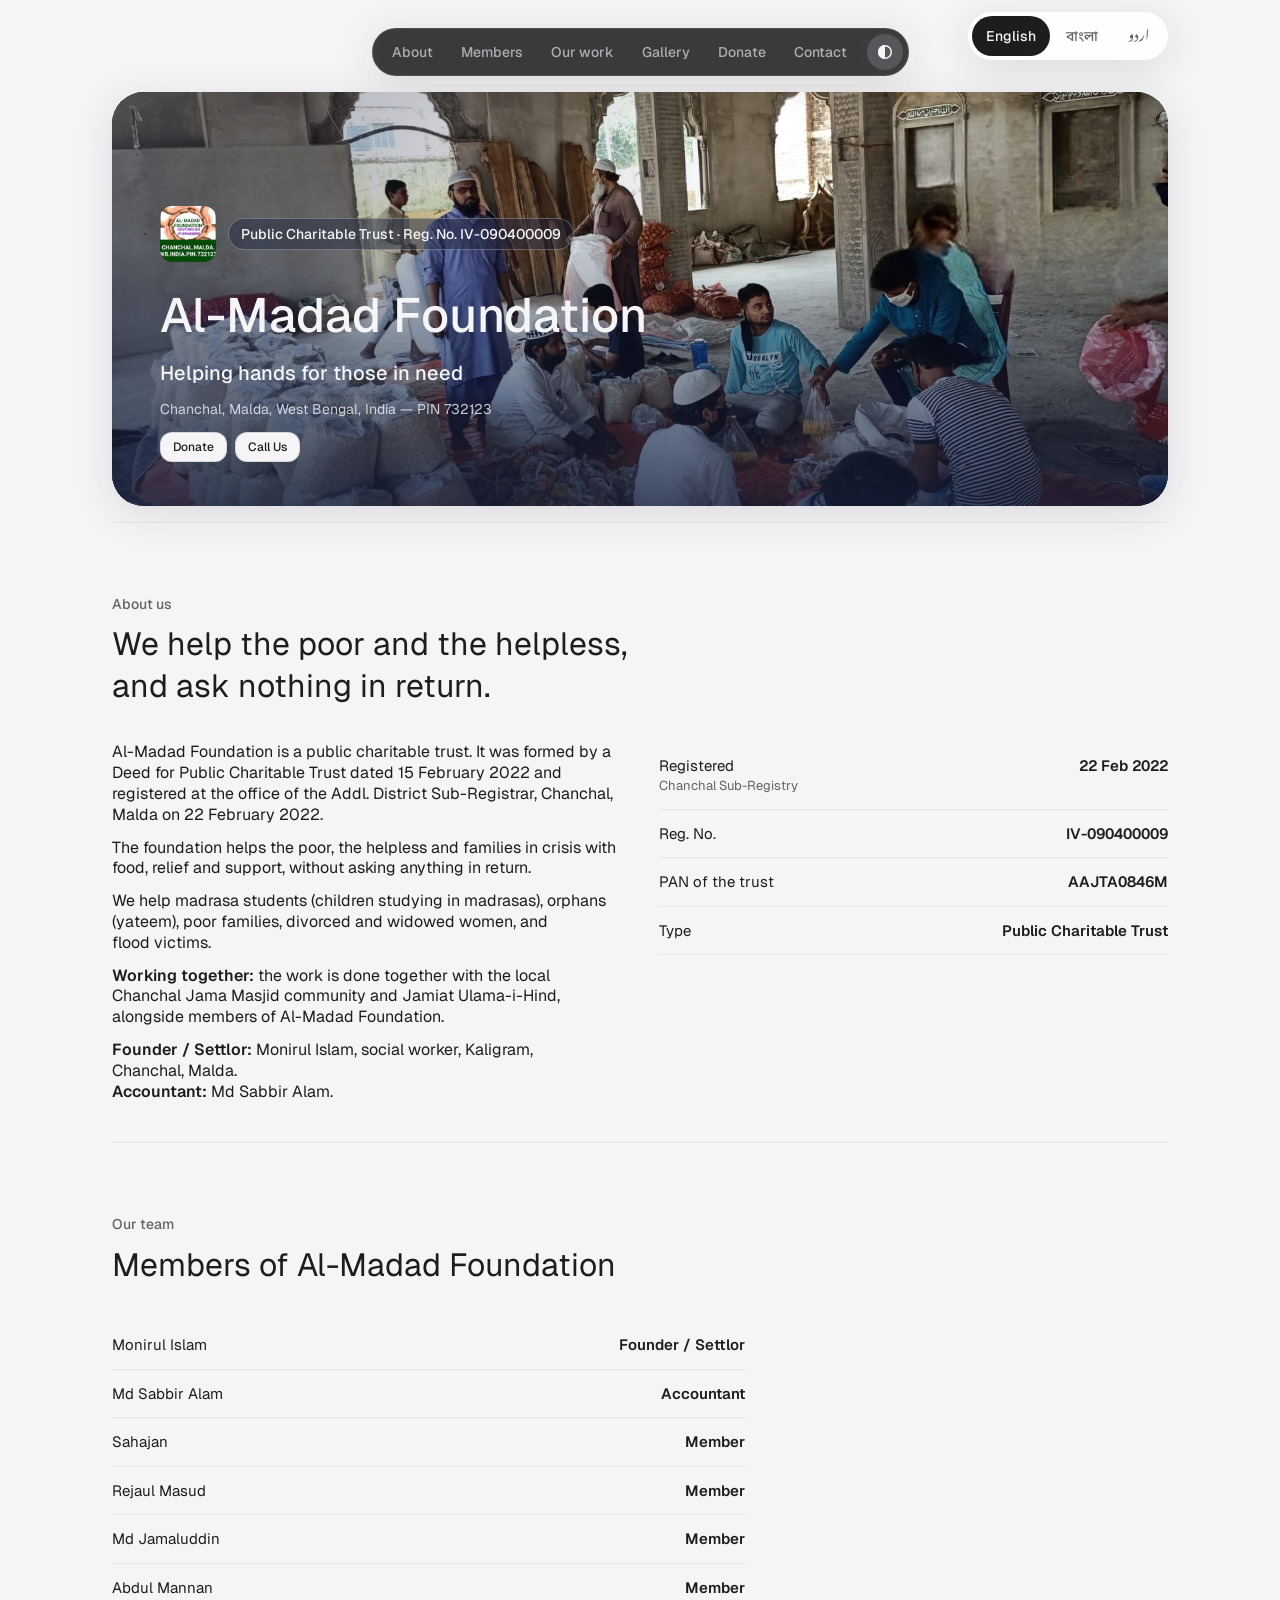
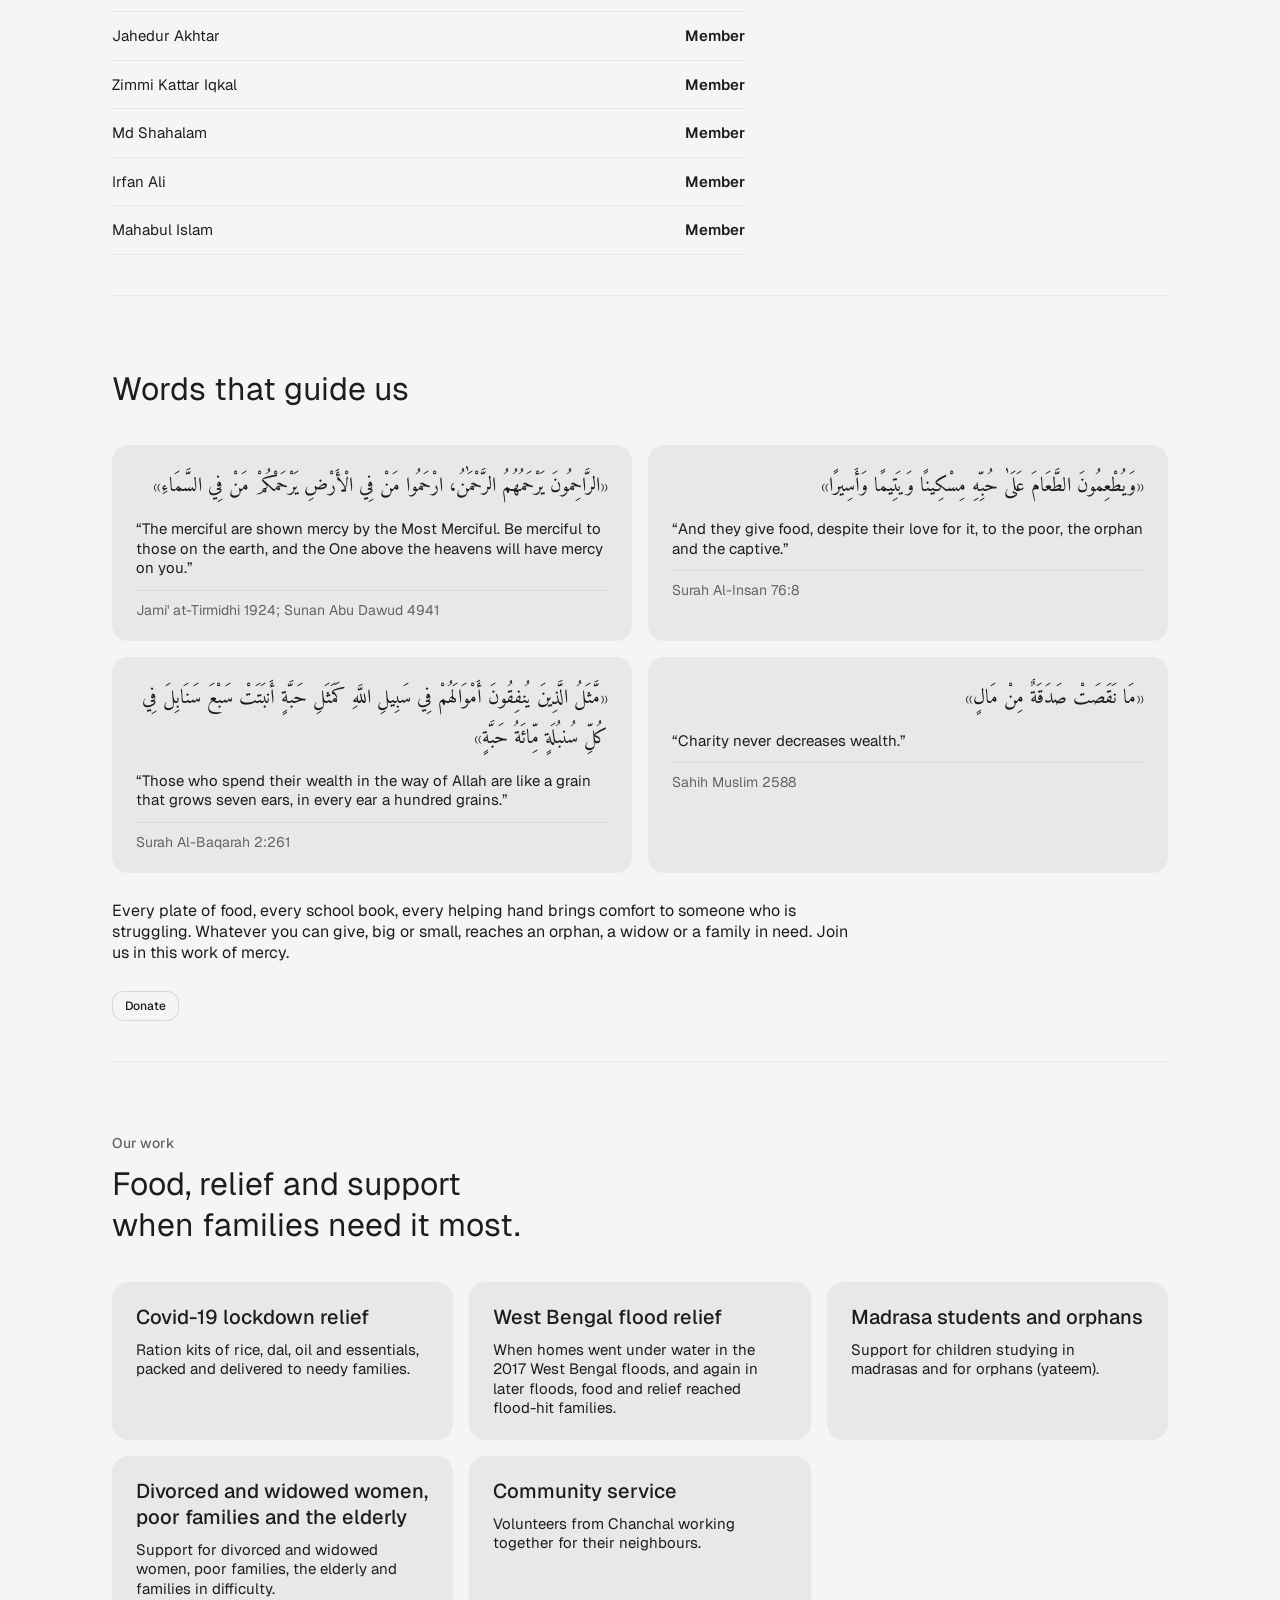
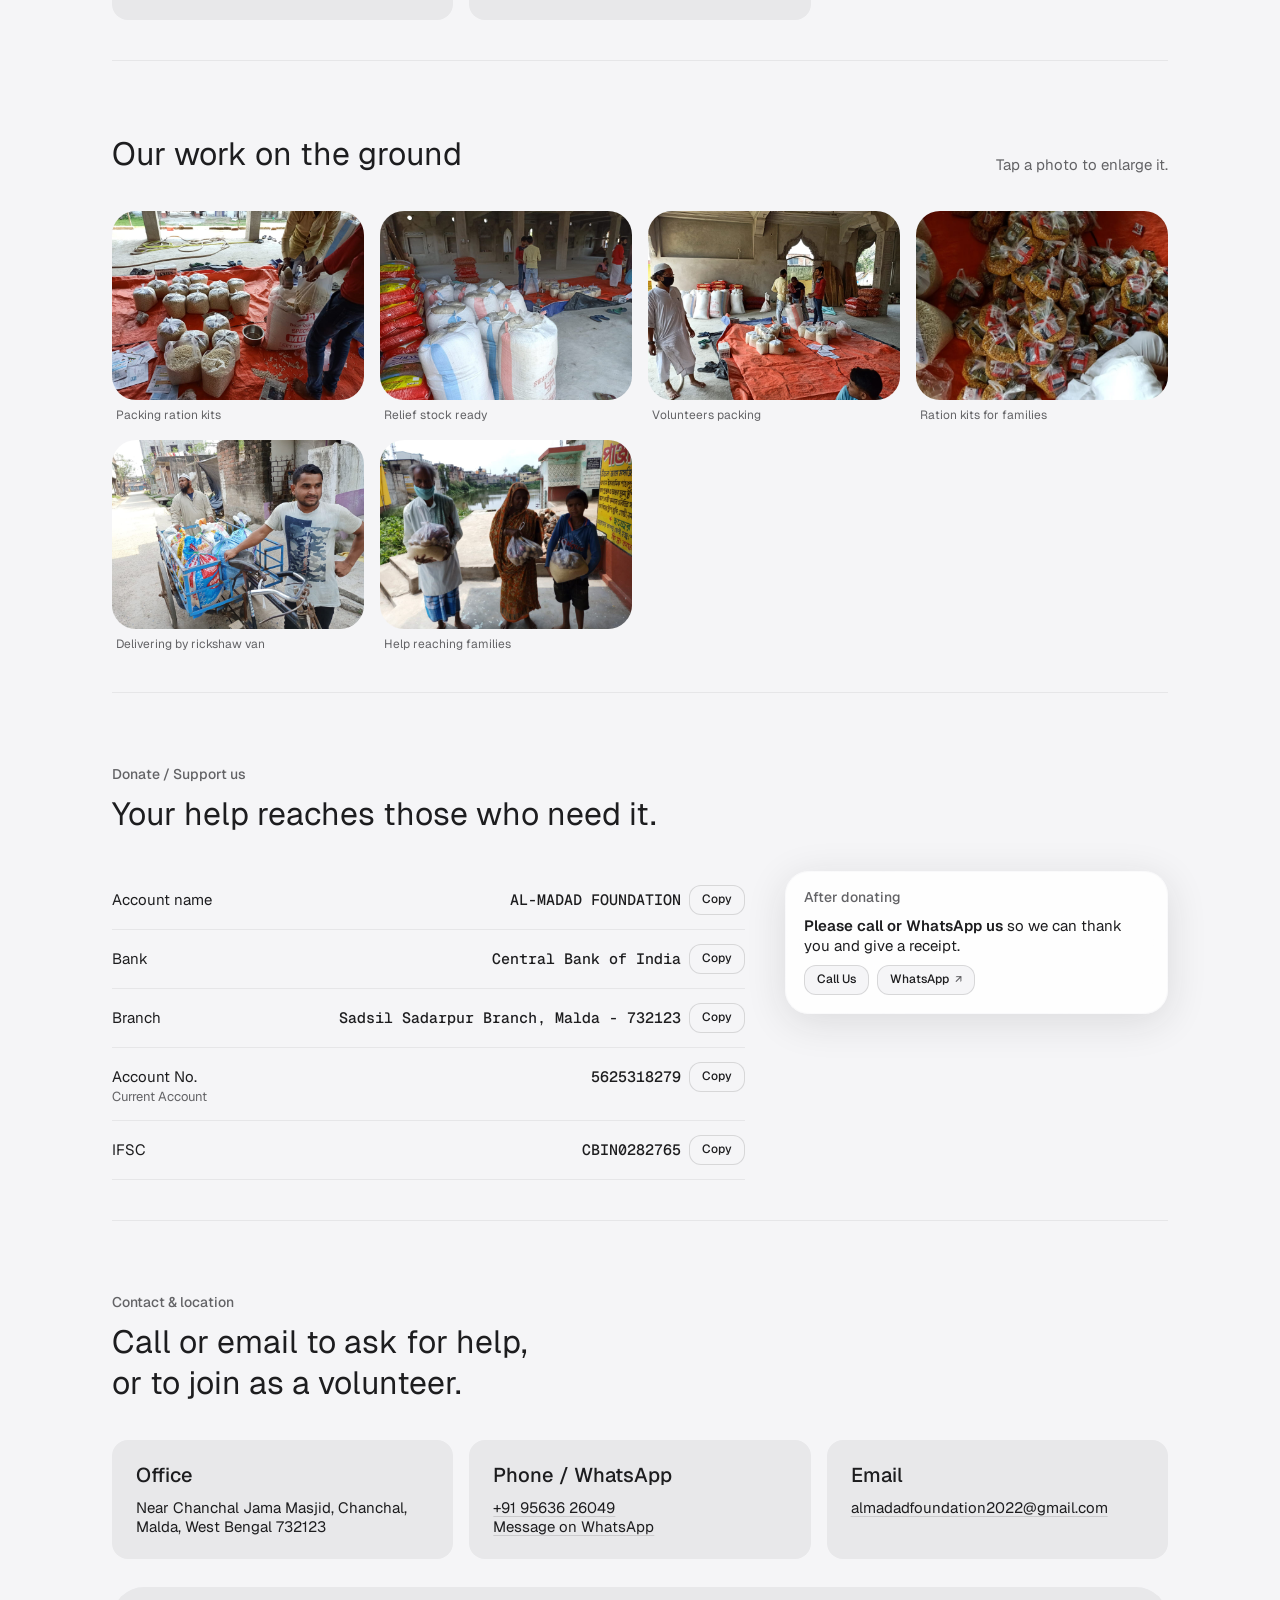
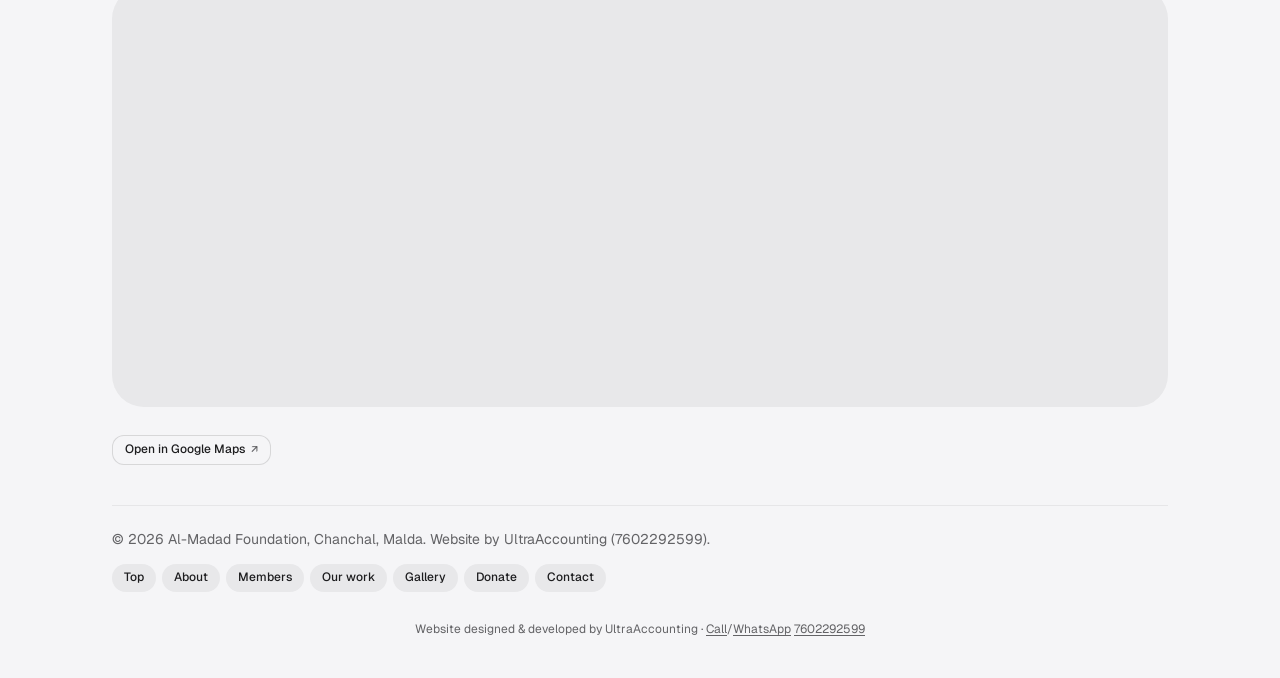
==== commit ac2fbfed: "Al-Madad: add members section" ====
--- a/almadad/index.html
+++ b/almadad/index.html
@@ -867,6 +867,28 @@
                 <div class="row"><dt data-t="fType">Type</dt><dd data-t="fTypeVal">Public Charitable Trust</dd></div>
               </dl>
             </div>
+          </div>
+        </section>
+
+        <section class="section" id="members" data-nav="Members" data-t-nav="navMembers">
+          <div class="head">
+            <p class="head__eyebrow" data-t="membersEyebrow">Our team</p>
+            <h2 data-t="membersTitle">Members of Al-Madad Foundation</h2>
+          </div>
+          <div class="breakdown">
+            <dl>
+                <div class="row"><dt><span class="x-ltr">Monirul Islam</span></dt><dd data-t="roleFounder">Founder / Settlor</dd></div>
+                <div class="row"><dt><span class="x-ltr">Md Sabbir Alam</span></dt><dd data-t="roleAccountant">Accountant</dd></div>
+                <div class="row"><dt><span class="x-ltr">Sahajan</span></dt><dd data-t="roleMember">Member</dd></div>
+                <div class="row"><dt><span class="x-ltr">Rejaul Masud</span></dt><dd data-t="roleMember">Member</dd></div>
+                <div class="row"><dt><span class="x-ltr">Md Jamaluddin</span></dt><dd data-t="roleMember">Member</dd></div>
+                <div class="row"><dt><span class="x-ltr">Abdul Mannan</span></dt><dd data-t="roleMember">Member</dd></div>
+                <div class="row"><dt><span class="x-ltr">Jahedur Akhtar</span></dt><dd data-t="roleMember">Member</dd></div>
+                <div class="row"><dt><span class="x-ltr">Zimmi Kattar Iqkal</span></dt><dd data-t="roleMember">Member</dd></div>
+                <div class="row"><dt><span class="x-ltr">Md Shahalam</span></dt><dd data-t="roleMember">Member</dd></div>
+                <div class="row"><dt><span class="x-ltr">Irfan Ali</span></dt><dd data-t="roleMember">Member</dd></div>
+                <div class="row"><dt><span class="x-ltr">Mahabul Islam</span></dt><dd data-t="roleMember">Member</dd></div>
+            </dl>
           </div>
         </section>
 
@@ -1159,6 +1181,7 @@
         var L = "x-ltr";
         var T = {
           bn: {
+            membersEyebrow: "আমাদের দল", membersTitle: "আল-মদদ ফাউন্ডেশনের সদস্যবৃন্দ", navMembers: "সদস্য", roleFounder: "প্রতিষ্ঠাতা", roleAccountant: "হিসাবরক্ষক", roleMember: "সদস্য",
             heroAlt: "হলঘরে স্বেচ্ছাসেবকরা ত্রাণ প্যাক করছেন",
             logoAlt: "আল-মদদ ফাউন্ডেশনের লোগো",
             eyebrow: "পাবলিক চ্যারিটেবল ট্রাস্ট · রেজি. নং IV-090400009",
@@ -1222,6 +1245,7 @@
             close: "বন্ধ করুন"
           },
           ur: {
+            membersEyebrow: "ہماری ٹیم", membersTitle: "المدد فاؤنڈیشن کے اراکین", navMembers: "اراکین", roleFounder: "بانی", roleAccountant: "محاسب", roleMember: "رکن",
             heroAlt: "ہال میں رضاکار امدادی سامان پیک کر رہے ہیں",
             logoAlt: "المدد فاؤنڈیشن کا لوگو",
             eyebrow: "پبلک چیریٹیبل ٹرسٹ · رجسٹریشن نمبر <span class=\"" + L + "\">IV-090400009</span>",
@@ -1285,7 +1309,7 @@
             close: "بند کریں"
           }
         };
-        var navEn = { navAbout: "About", navWork: "Our work", navGallery: "Gallery", navDonate: "Donate", navContact: "Contact", top: "Top" };
+        var navEn = { navAbout: "About", navWork: "Our work", navGallery: "Gallery", navDonate: "Donate", navContact: "Contact", navMembers: "Members", top: "Top" };
         T.en = { copied: "Copied", selected: "Selected, press copy" };
         T.bn.selected = "নির্বাচিত, কপি করুন";
         T.ur.selected = "منتخب ہو گیا، کاپی کریں";
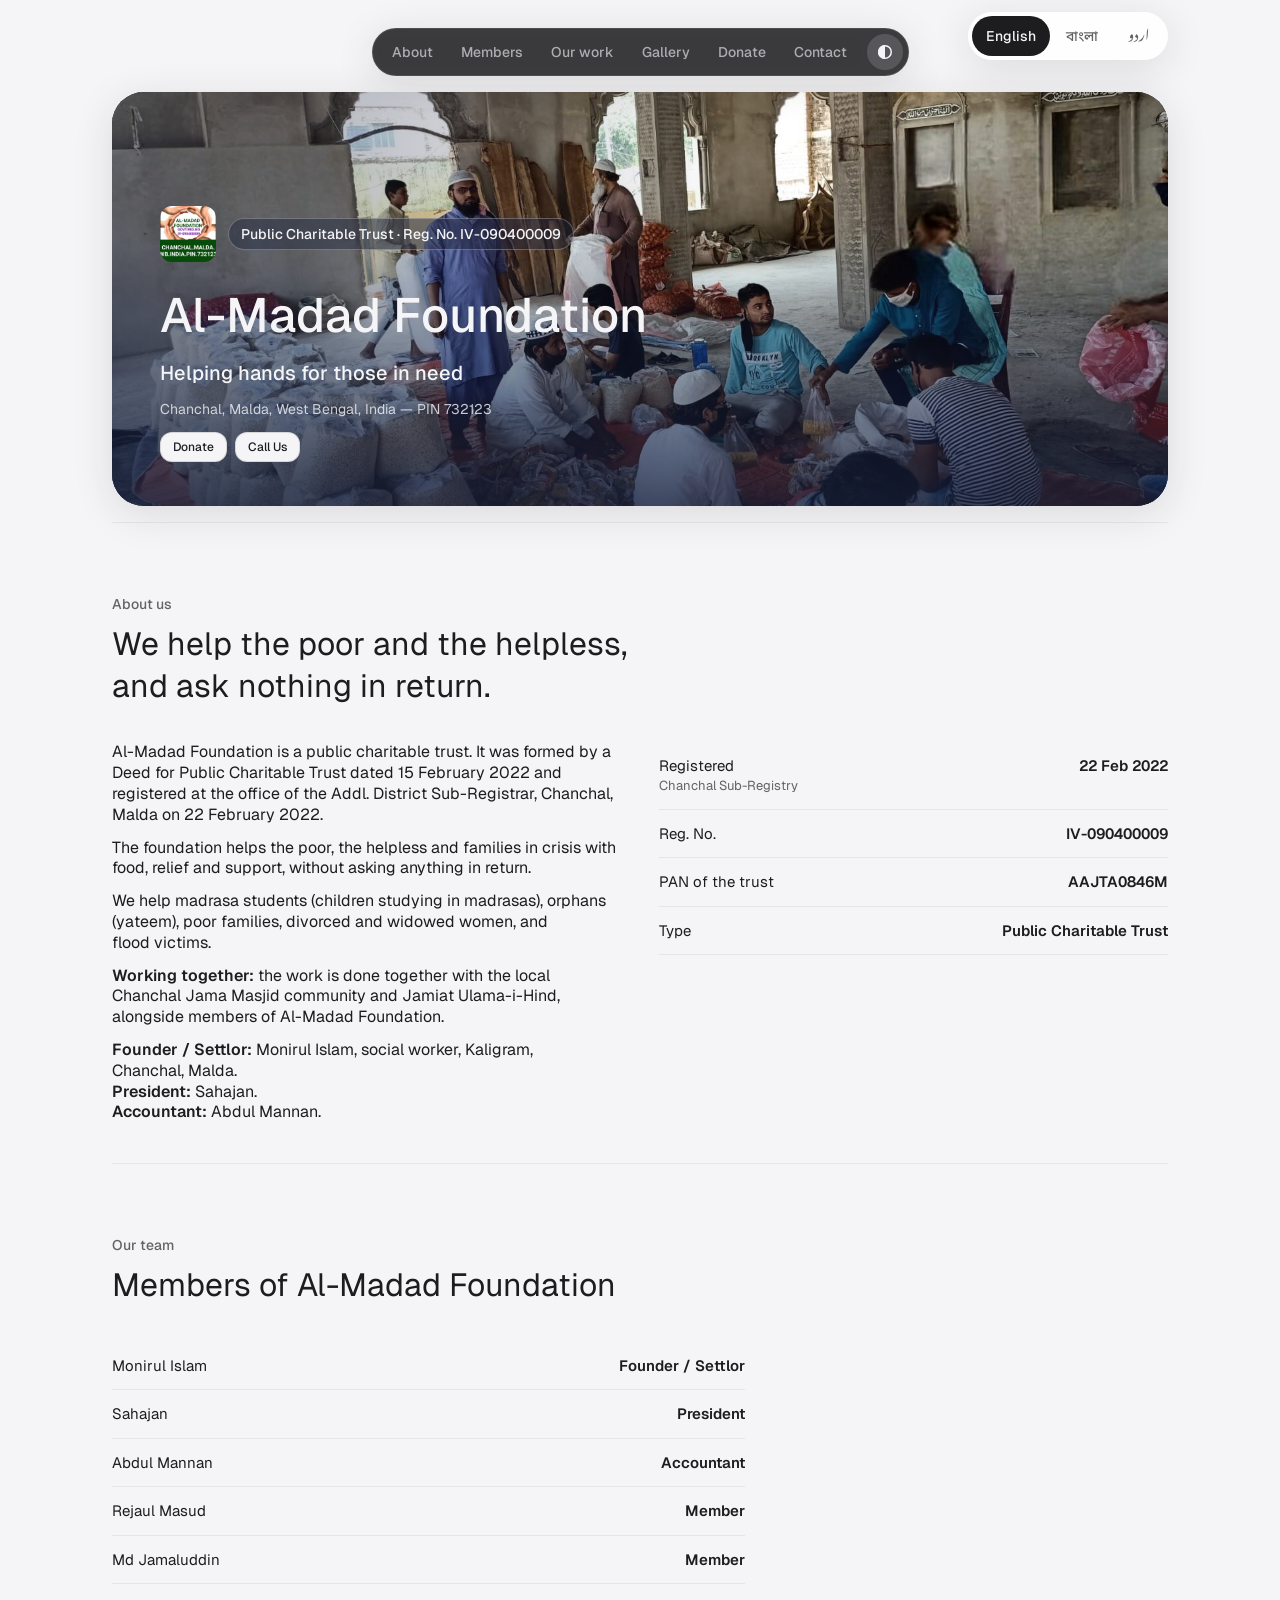
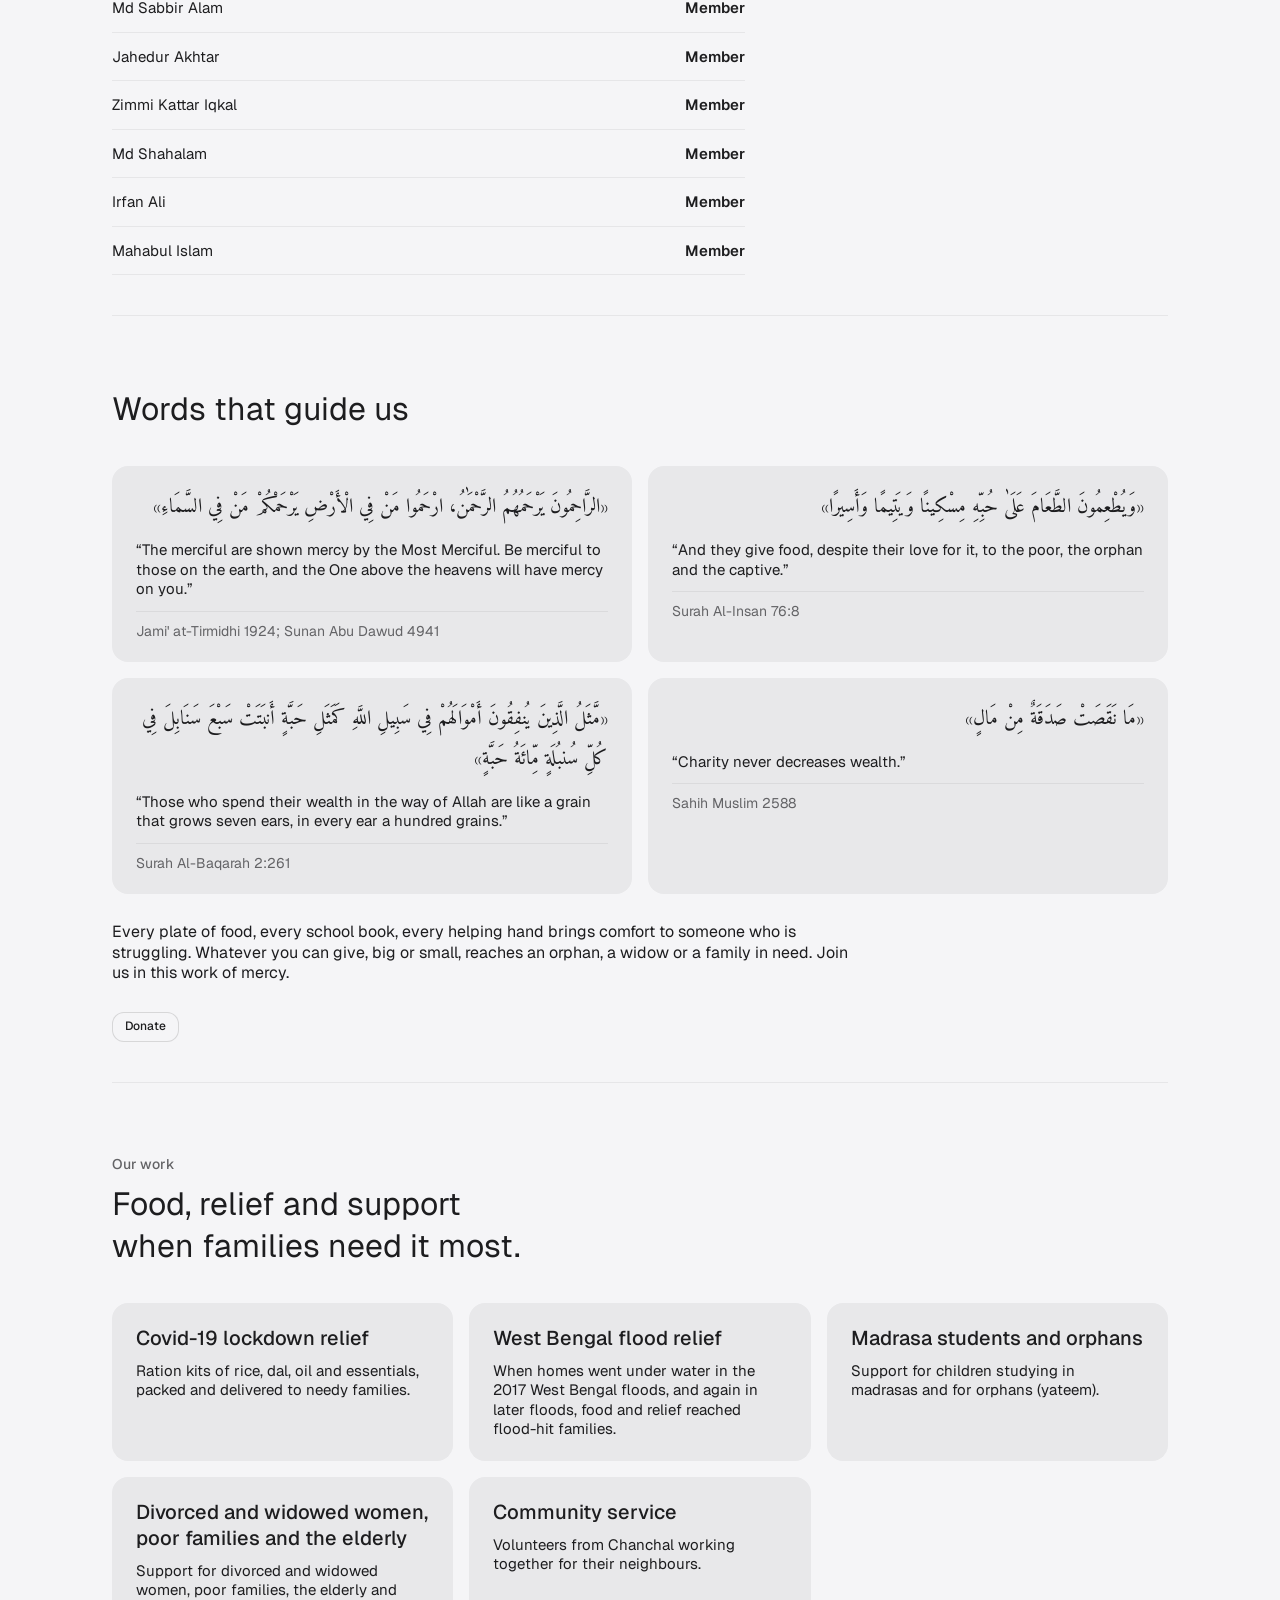
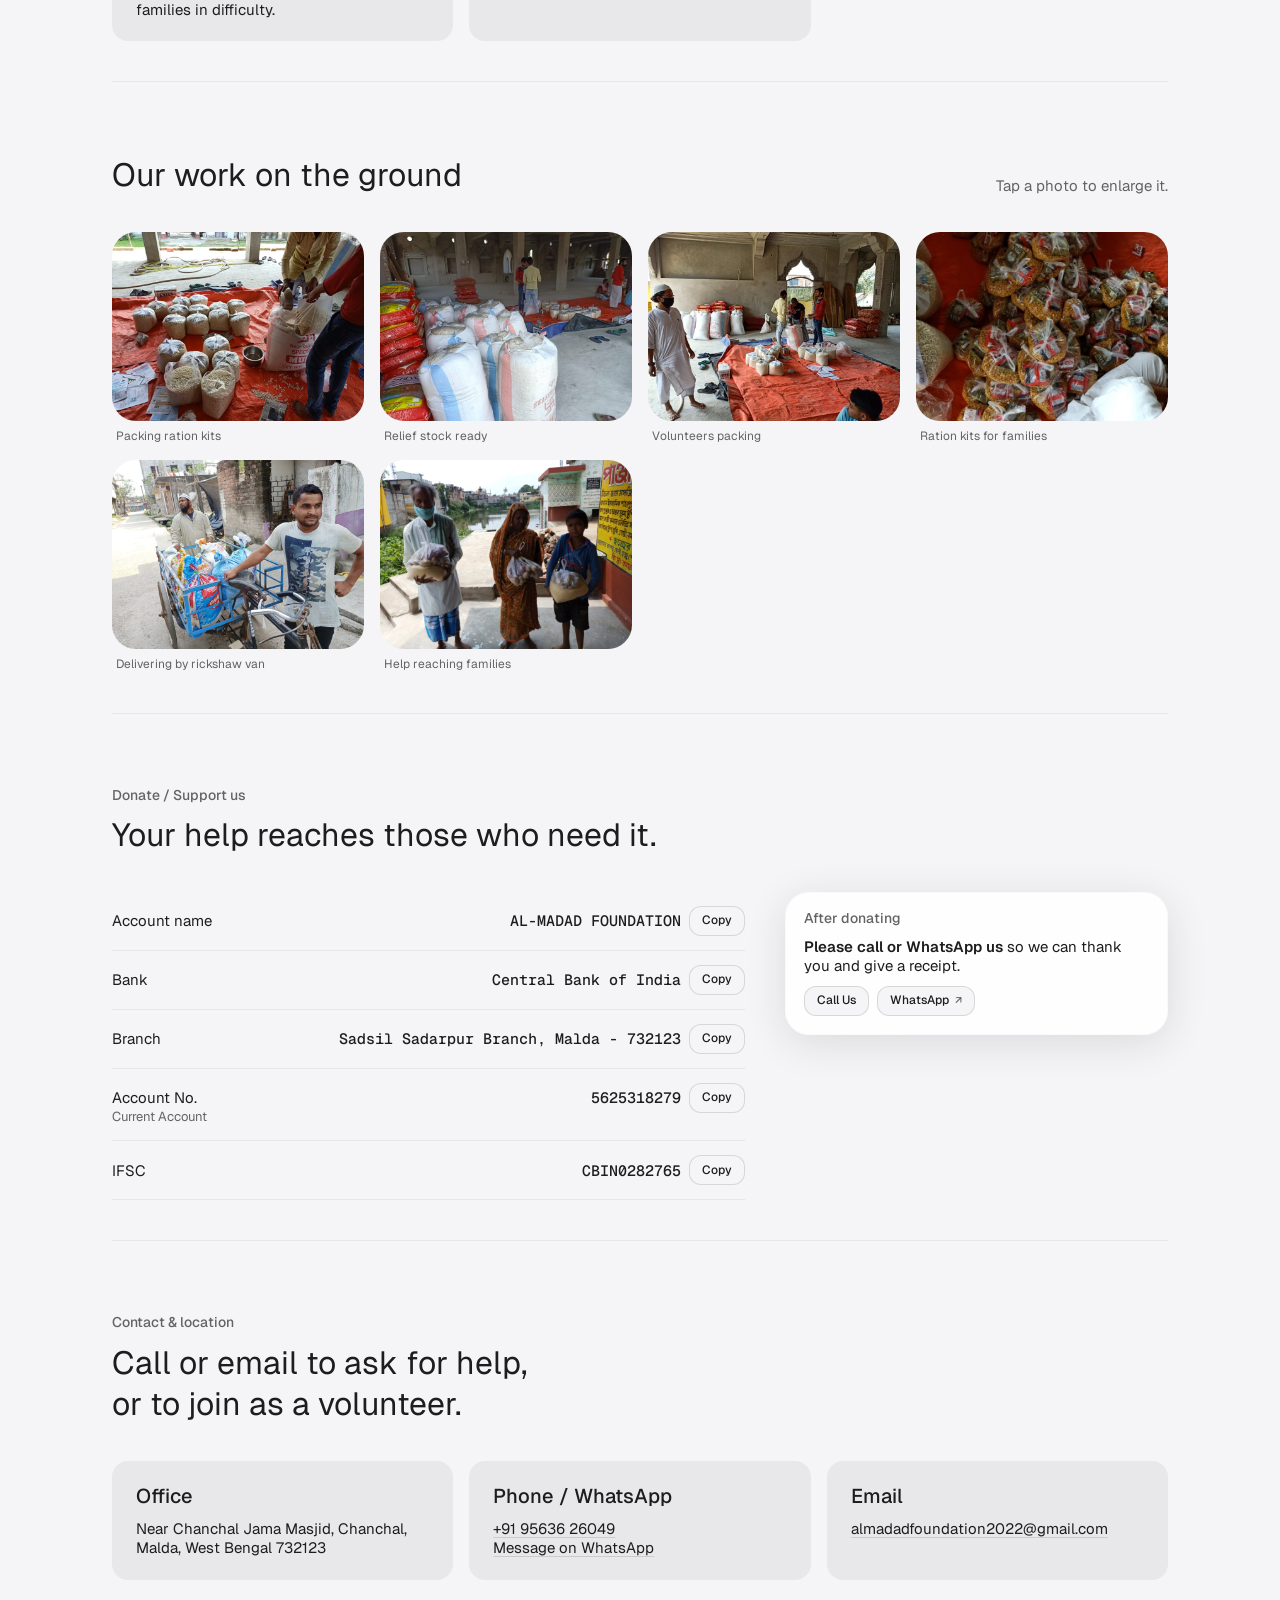
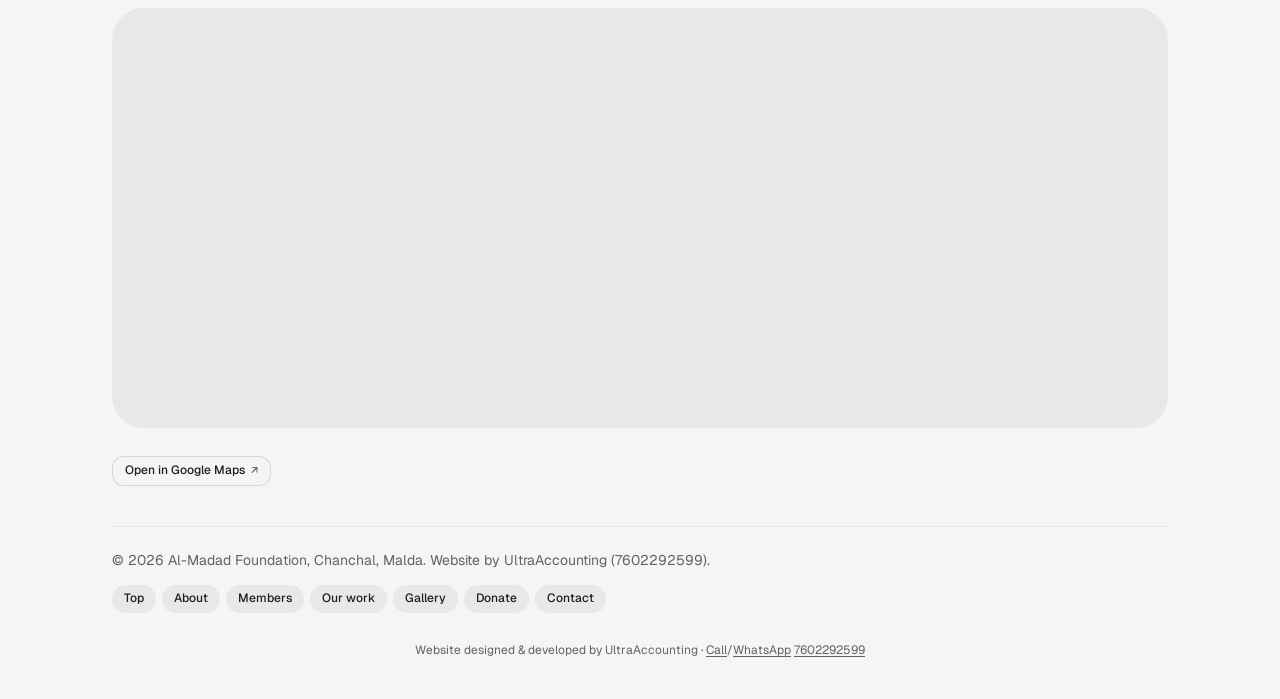
==== commit d26b9b09: "Al-Madad: update member roles" ====
--- a/almadad/index.html
+++ b/almadad/index.html
@@ -3,7 +3,17 @@
   <head>
     <meta charset="utf-8" />
     <meta name="viewport" content="width=device-width, initial-scale=1" />
-    <title>Al-Madad Foundation · Chanchal, Malda</title>
+    <title>Al-Madad Foundation Chanchal, Malda | Charitable Trust for Madrasa Students, Orphans &amp; Flood Relief</title>
+    <meta name="description" content="Al-Madad Foundation (আল-মদদ ফাউন্ডেশন / المدد فاؤنڈیشن) is a registered public charitable trust near Chanchal Jama Masjid, Malda, West Bengal. We help madrasa students, orphans (yateem), poor families, widows and flood victims. Donate Zakat, Sadaqah and help." />
+    <meta name="keywords" content="Al-Madad Foundation, Al Madad Foundation Chanchal, Almadad Foundation Malda, charitable trust Chanchal, NGO Malda, madrasa help Malda, masjid Chanchal, orphan help West Bengal, flood relief Malda, zakat sadaqah donation Malda, আল-মদদ ফাউন্ডেশন, চাঁচল, মালদা, المدد فاؤنڈیشن" />
+    <link rel="canonical" href="https://ultraaccounting-software.onrender.com/almadad/" />
+    <meta property="og:type" content="website" />
+    <meta property="og:title" content="Al-Madad Foundation, Chanchal, Malda" />
+    <meta property="og:description" content="Registered public charitable trust helping madrasa students, orphans, poor families, widows and flood victims in Chanchal, Malda." />
+    <meta property="og:url" content="https://ultraaccounting-software.onrender.com/almadad/" />
+    <meta property="og:image" content="https://ultraaccounting-software.onrender.com/almadad/1000438295.jpg" />
+    <meta name="robots" content="index, follow" />
+    <script type="application/ld+json">{"@context": "https://schema.org", "@type": "NGO", "name": "Al-Madad Foundation", "alternateName": ["Al Madad Foundation", "Almadad Foundation Chanchal", "আল-মদদ ফাউন্ডেশন", "المدد فاؤنڈیشن"], "url": "https://ultraaccounting-software.onrender.com/almadad/", "logo": "https://ultraaccounting-software.onrender.com/almadad/1000438070.jpg", "image": "https://ultraaccounting-software.onrender.com/almadad/1000438295.jpg", "description": "Al-Madad Foundation is a registered public charitable trust in Chanchal, Malda, West Bengal, helping madrasa students, orphans, poor families, widows, divorced women and flood victims, with the masjid community.", "foundingDate": "2022-02-22", "telephone": "+91-9563626049", "founder": {"@type": "Person", "name": "Monirul Islam"}, "address": {"@type": "PostalAddress", "streetAddress": "Near Chanchal Jama Masjid", "addressLocality": "Chanchal", "addressRegion": "West Bengal", "postalCode": "732123", "addressCountry": "IN"}, "geo": {"@type": "GeoCoordinates", "latitude": 25.3937, "longitude": 88.0062}, "hasMap": "https://maps.app.goo.gl/YUFAb2JZDrz3WPnG8", "areaServed": ["Chanchal", "Malda", "West Bengal"], "knowsAbout": ["Madrasa students support", "Orphan help", "Flood relief", "Covid relief", "Widow support", "Charity", "Zakat", "Sadaqah"]}</script>
     <link rel="preconnect" href="https://fonts.googleapis.com" />
     <link rel="preconnect" href="https://fonts.gstatic.com" crossorigin />
     <link
@@ -857,7 +867,7 @@
               <p data-t="about2">The foundation helps the poor, the helpless and families in crisis with food, relief and support, without asking anything in return.</p>
               <p data-t="aboutWho">We help madrasa students (children studying in madrasas), orphans (yateem), poor families, divorced and widowed women, and flood victims.</p>
               <p data-t="aboutTogether"><strong>Working together:</strong> the work is done together with the local Chanchal Jama Masjid community and Jamiat Ulama-i-Hind, alongside members of Al-Madad Foundation.</p>
-              <p data-t="about3"><strong>Founder / Settlor:</strong> Monirul Islam, social worker, Kaligram, Chanchal, Malda.<br /><strong>Accountant:</strong> Md Sabbir Alam.</p>
+              <p data-t="about3"><strong>Founder / Settlor:</strong> Monirul Islam, social worker, Kaligram, Chanchal, Malda.<br /><strong>President:</strong> Sahajan.<br /><strong>Accountant:</strong> Abdul Mannan.</p>
             </div>
             <div class="breakdown">
               <dl>
@@ -878,11 +888,11 @@
           <div class="breakdown">
             <dl>
                 <div class="row"><dt><span class="x-ltr">Monirul Islam</span></dt><dd data-t="roleFounder">Founder / Settlor</dd></div>
-                <div class="row"><dt><span class="x-ltr">Md Sabbir Alam</span></dt><dd data-t="roleAccountant">Accountant</dd></div>
-                <div class="row"><dt><span class="x-ltr">Sahajan</span></dt><dd data-t="roleMember">Member</dd></div>
+                <div class="row"><dt><span class="x-ltr">Sahajan</span></dt><dd data-t="rolePresident">President</dd></div>
+                <div class="row"><dt><span class="x-ltr">Abdul Mannan</span></dt><dd data-t="roleAccountant">Accountant</dd></div>
                 <div class="row"><dt><span class="x-ltr">Rejaul Masud</span></dt><dd data-t="roleMember">Member</dd></div>
                 <div class="row"><dt><span class="x-ltr">Md Jamaluddin</span></dt><dd data-t="roleMember">Member</dd></div>
-                <div class="row"><dt><span class="x-ltr">Abdul Mannan</span></dt><dd data-t="roleMember">Member</dd></div>
+                <div class="row"><dt><span class="x-ltr">Md Sabbir Alam</span></dt><dd data-t="roleMember">Member</dd></div>
                 <div class="row"><dt><span class="x-ltr">Jahedur Akhtar</span></dt><dd data-t="roleMember">Member</dd></div>
                 <div class="row"><dt><span class="x-ltr">Zimmi Kattar Iqkal</span></dt><dd data-t="roleMember">Member</dd></div>
                 <div class="row"><dt><span class="x-ltr">Md Shahalam</span></dt><dd data-t="roleMember">Member</dd></div>
@@ -1181,7 +1191,7 @@
         var L = "x-ltr";
         var T = {
           bn: {
-            membersEyebrow: "আমাদের দল", membersTitle: "আল-মদদ ফাউন্ডেশনের সদস্যবৃন্দ", navMembers: "সদস্য", roleFounder: "প্রতিষ্ঠাতা", roleAccountant: "হিসাবরক্ষক", roleMember: "সদস্য",
+            membersEyebrow: "আমাদের দল", membersTitle: "আল-মদদ ফাউন্ডেশনের সদস্যবৃন্দ", navMembers: "সদস্য", roleFounder: "প্রতিষ্ঠাতা", rolePresident: "সভাপতি", roleAccountant: "হিসাবরক্ষক", roleMember: "সদস্য",
             heroAlt: "হলঘরে স্বেচ্ছাসেবকরা ত্রাণ প্যাক করছেন",
             logoAlt: "আল-মদদ ফাউন্ডেশনের লোগো",
             eyebrow: "পাবলিক চ্যারিটেবল ট্রাস্ট · রেজি. নং IV-090400009",
@@ -1196,7 +1206,7 @@
             about2: "ফাউন্ডেশন গরিব, অসহায় ও বিপদে পড়া পরিবারগুলিকে খাদ্য, ত্রাণ ও সহায়তা দেয়, বিনিময়ে কিছুই চায় না।",
             aboutWho: "আমরা মাদ্রাসার ছাত্রছাত্রী (মাদ্রাসায় পড়া শিশু), এতিম (ইয়াতিম), গরিব পরিবার, তালাকপ্রাপ্ত ও বিধবা মহিলা এবং বন্যাদুর্গতদের সাহায্য করি।",
             aboutTogether: "<strong>একসাথে কাজ:</strong> স্থানীয় চাঁচল জামা মসজিদ কমিউনিটি ও জমিয়তে উলামায়ে হিন্দের সঙ্গে মিলে, আল-মদদ ফাউন্ডেশনের সদস্যদের পাশাপাশি, এই কাজ করা হয়।",
-            about3: "<strong>প্রতিষ্ঠাতা / সেটলর:</strong> Monirul Islam, সমাজসেবী, কালিগ্রাম, চাঁচল, মালদা।<br /><strong>হিসাবরক্ষক:</strong> Md Sabbir Alam।",
+            about3: "<strong>প্রতিষ্ঠাতা / সেটলর:</strong> Monirul Islam, সমাজসেবী, কালিগ্রাম, চাঁচল, মালদা।<br /><strong>সভাপতি:</strong> Sahajan।<br /><strong>হিসাবরক্ষক:</strong> Abdul Mannan।",
             fRegistered: "নিবন্ধন <small>চাঁচল সাব-রেজিস্ট্রি</small>",
             fRegNo: "রেজি. নং",
             fPan: "ট্রাস্টের PAN",
@@ -1245,7 +1255,7 @@
             close: "বন্ধ করুন"
           },
           ur: {
-            membersEyebrow: "ہماری ٹیم", membersTitle: "المدد فاؤنڈیشن کے اراکین", navMembers: "اراکین", roleFounder: "بانی", roleAccountant: "محاسب", roleMember: "رکن",
+            membersEyebrow: "ہماری ٹیم", membersTitle: "المدد فاؤنڈیشن کے اراکین", navMembers: "اراکین", roleFounder: "بانی", rolePresident: "صدر", roleAccountant: "محاسب", roleMember: "رکن",
             heroAlt: "ہال میں رضاکار امدادی سامان پیک کر رہے ہیں",
             logoAlt: "المدد فاؤنڈیشن کا لوگو",
             eyebrow: "پبلک چیریٹیبل ٹرسٹ · رجسٹریشن نمبر <span class=\"" + L + "\">IV-090400009</span>",
@@ -1260,7 +1270,7 @@
             about2: "فاؤنڈیشن غریبوں، بے سہارا لوگوں اور مصیبت میں گھرے خاندانوں کو کھانا، امداد اور سہارا دیتی ہے، بدلے میں کچھ نہیں مانگتی۔",
             aboutWho: "ہم مدرسے کے طلبہ (مدارس میں پڑھنے والے بچے)، یتیموں، غریب خاندانوں، طلاق یافتہ اور بیوہ خواتین، اور سیلاب متاثرین کی مدد کرتے ہیں۔",
             aboutTogether: "<strong>مل کر کام:</strong> یہ کام مقامی چانچل جامع مسجد کمیونٹی اور جمعیت علمائے ہند کے ساتھ مل کر، المدد فاؤنڈیشن کے اراکین کے ہمراہ کیا جاتا ہے۔",
-            about3: "<strong>بانی / سیٹلر:</strong> Monirul Islam، سماجی کارکن، کالی گرام، چانچل، مالدہ۔<br /><strong>اکاؤنٹنٹ:</strong> Md Sabbir Alam۔",
+            about3: "<strong>بانی / سیٹلر:</strong> Monirul Islam، سماجی کارکن، کالی گرام، چانچل، مالدہ۔<br /><strong>صدر:</strong> Sahajan۔<br /><strong>اکاؤنٹنٹ:</strong> Abdul Mannan۔",
             fRegistered: "رجسٹریشن <small>چانچل سب رجسٹری</small>",
             fRegNo: "رجسٹریشن نمبر",
             fPan: "ٹرسٹ کا PAN",
